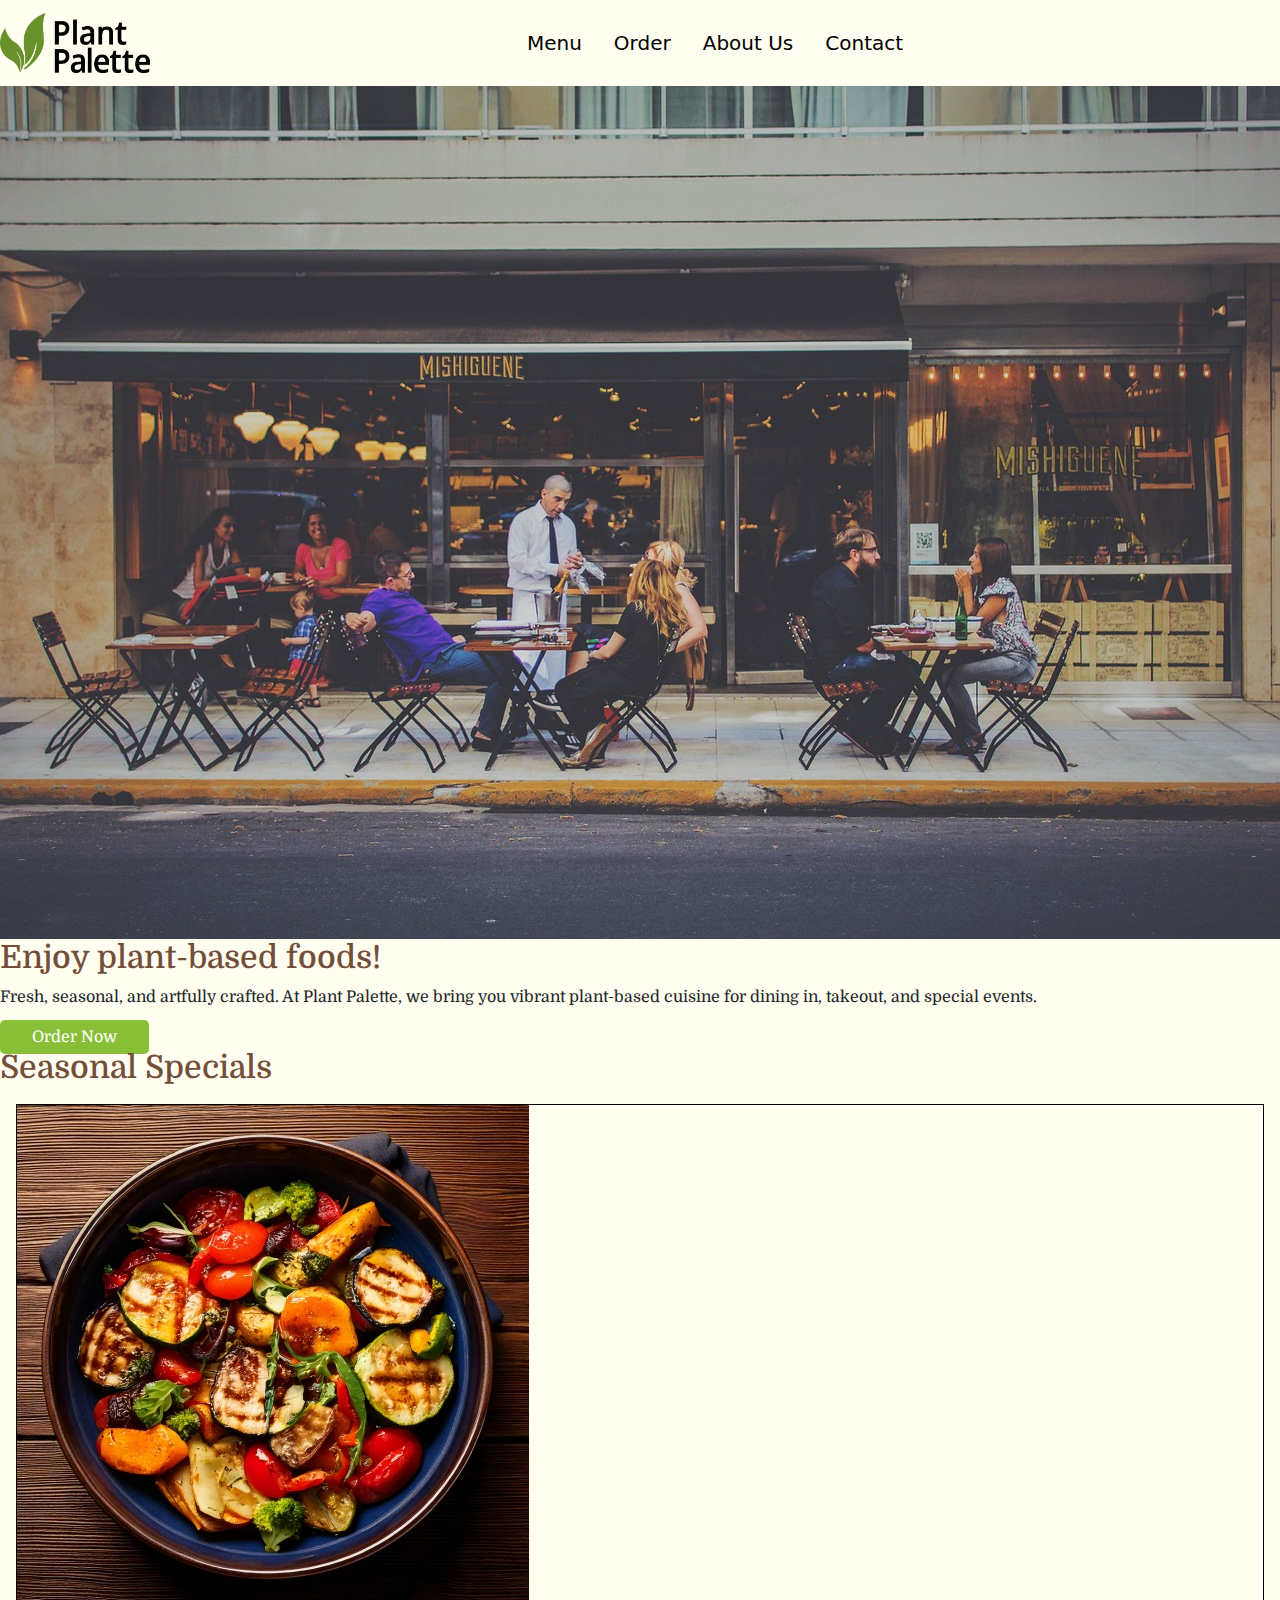
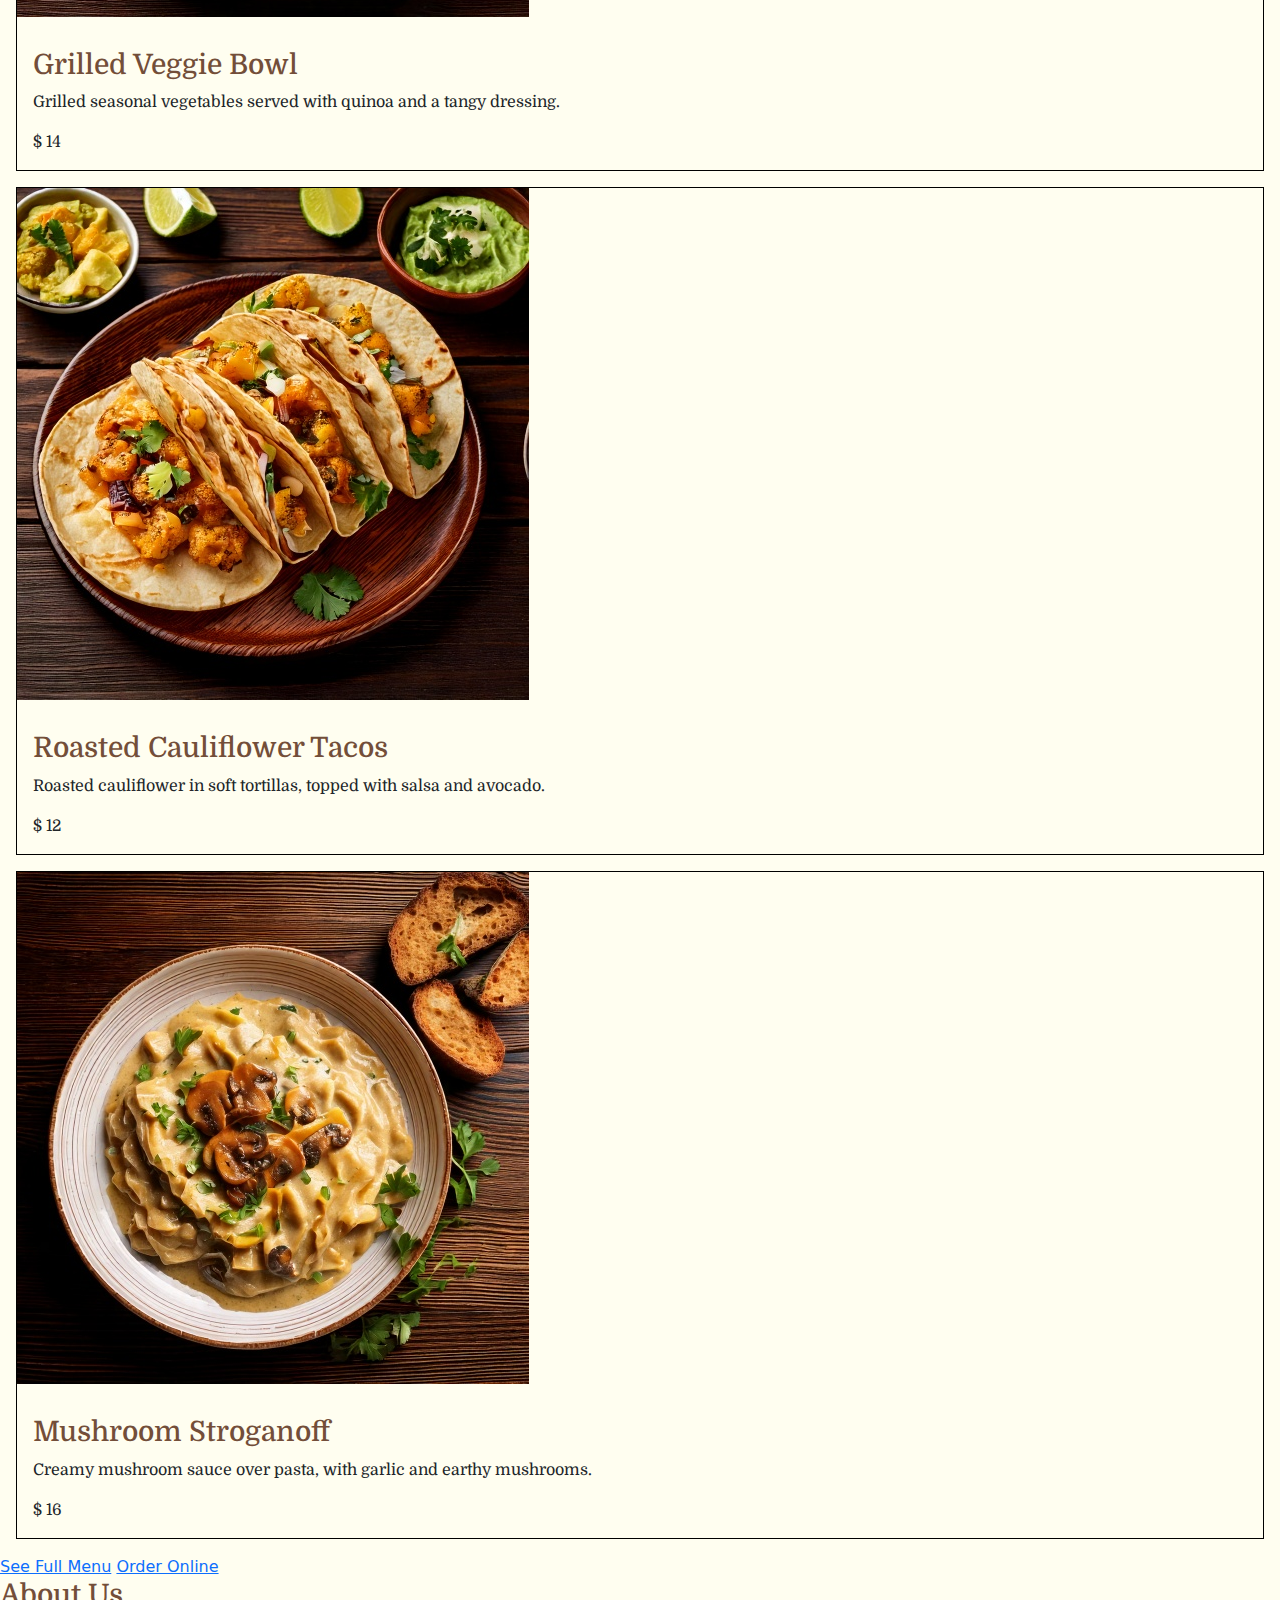
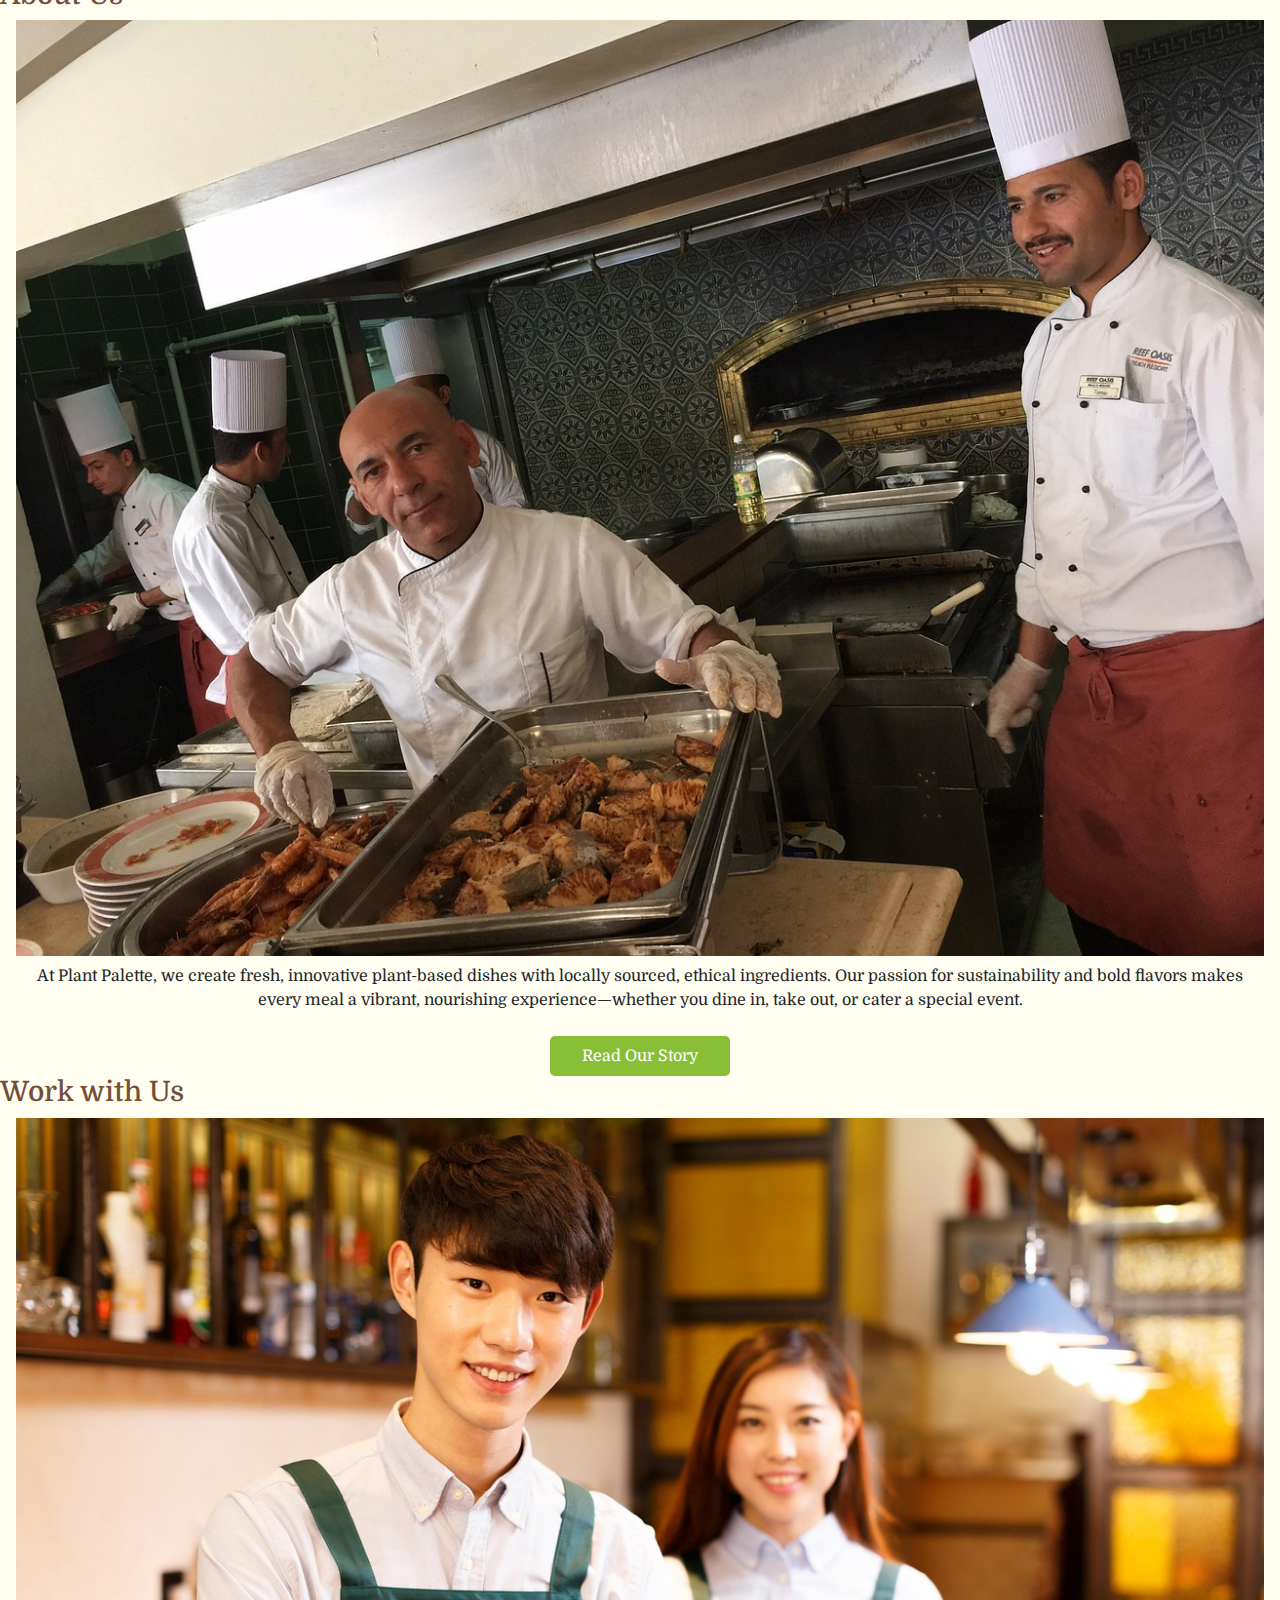
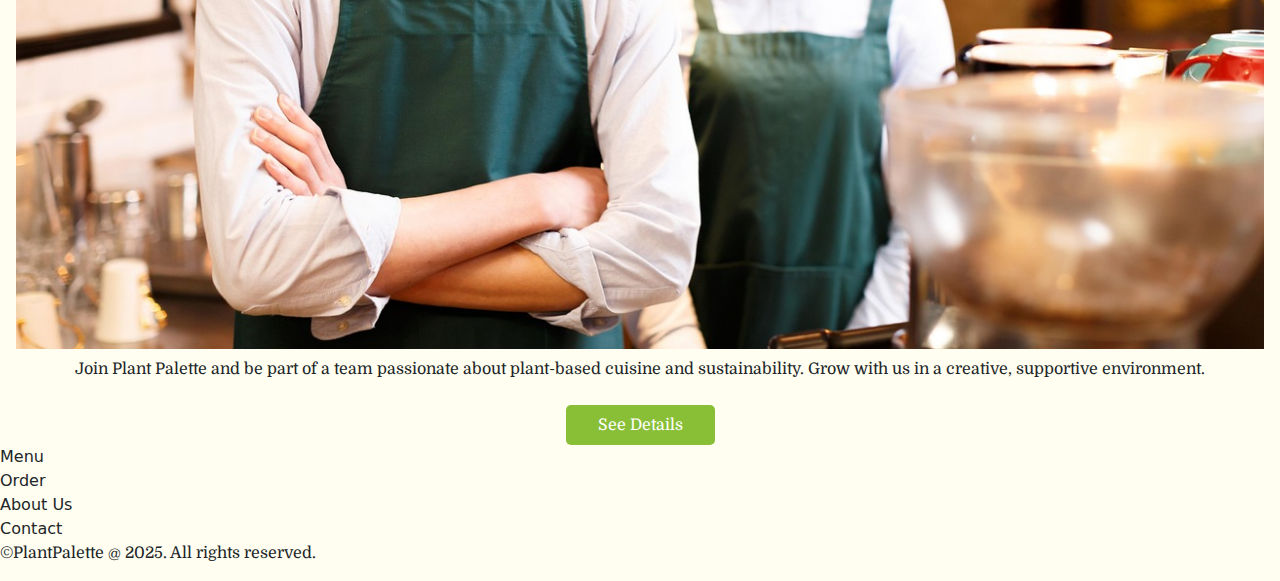
==== index.html @ c49a5a32 "edits index.html" ====
<!DOCTYPE html>
<html lang="en">
<head>
    <meta charset="UTF-8">
    <meta name="viewport" content="width=device-width, initial-scale=1.0">
    <title>Web Dev II Final</title>
    <link rel="stylesheet" href="css/main.css">
    <link rel="stylesheet" href="css/reset.css">
    <!-- Bootstrap -->
    <link href="https://cdn.jsdelivr.net/npm/bootstrap@5.3.3/dist/css/bootstrap.min.css" rel="stylesheet" integrity="sha384-QWTKZyjpPEjISv5WaRU9OFeRpok6YctnYmDr5pNlyT2bRjXh0JMhjY6hW+ALEwIH" crossorigin="anonymous">
    <!-- Bootstrap Icons -->
<link rel="stylesheet" href="https://cdn.jsdelivr.net/npm/bootstrap-icons@1.3.0/font/bootstrap-icons.css">
</head>
<body>
    <header class="row">
        <!-- <img src="images/plant-pallete-logo.png" alt="PlantPalette Logo" class="col-4">
        <nav class="d-none"> 
            <li>Menu</li>
            <li>Order</li>
            <li>About Us</li>
            <li>Contact</li>
        </nav>
        <i class="bi bi-cart pt-2 offset-5 col-1 fs-3"></i>
        <i class="bi bi-list pt-2 col-2 fs-3"></i>
    </header> -->

    <nav class="navbar navbar-expand-md navbar-light" style="background-color: #FFFEF0;" data-bs-theme="light">
        <div class="container-fluid">
            <a class="navbar-brand" href="#">
                <img src="images/plant-pallete-logo.png" alt="" width="150" height="60">
              </a>
          <button class="navbar-toggler" type="button" data-bs-toggle="collapse" data-bs-target="#navbarSupportedContent" aria-controls="navbarSupportedContent" aria-expanded="false" aria-label="Toggle navigation">
            <span class="navbar-toggler-icon"></span>
          </button>
          <div class="collapse navbar-collapse" id="navbarSupportedContent">
            <ul class="navbar-nav mx-auto mb-2 mb-md-0 gap-3">
              <li class="nav-item">
                <a class="nav-link active fs-5" aria-current="page" href="#">Menu</a>
              </li>
              <li class="nav-item">
                <a class="nav-link active fs-5" aria-current="page" href="#">Order</a>
              </li>
              <li class="nav-item">
                <a class="nav-link active fs-5" aria-current="page" href="#">About Us</a>
              </li>
              <li class="nav-item">
                <a class="nav-link active fs-5" aria-current="page" href="#">Contact</a>
              </li>
              <li class="nav-item">
                <span class="nav-link active fs-6 d-md-none">PlantPalette @ 2025. All rights reserved.</span>
              </li>
            </ul>
          </div>
        </div>
      </nav>

    <main>
        <section class="wrapper">
            <img src="images/outdoor-dining-1846137_1280.jpg" alt="Image of PlantPalette" class="hero-image">
            <h2>Enjoy plant-based foods!</h2>
            <p>Fresh, seasonal, and artfully crafted. At Plant Palette, we bring you vibrant plant-based cuisine for dining in, takeout, and special events.</p>
            <a href="" class="green-button ">Order Now</a>
        </section>
        <section class="specials">
            <h2>Seasonal Specials</h2>
            <section class="seasonal-menu">
                <div class="food-menu">
                    <img src="images/Firefly Grilled Veggie Bowl, plant-based, wooden table 48408.jpg" alt="Image of Grilled Veggie Bowl">
                    <h3>Grilled Veggie Bowl</h3>
                    <p>Grilled seasonal vegetables served with quinoa and a tangy dressing.</p>
                    <p>$ 14</p>
                    <i></i>
                </div>
                <div class="food-menu">
                    <img src="images/Firefly Roasted Cauliflower Tacos, plant-based, wooden table 48408.jpg" alt="Image of Roasted Cauliflower Tacos">
                    <h3>Roasted Cauliflower Tacos</h3>
                    <p>Roasted cauliflower in soft tortillas, topped with salsa and avocado.</p>
                    <p>$ 12</p>
                    <i></i>
                </div>
                <div class="food-menu">
                    <img src="images/Firefly Mushroom Stroganoff, plant-based, wooden table 72010.jpg" alt="Image of Mushroom Stroganoff">
                    <h3>Mushroom Stroganoff</h3>
                    <p>Creamy mushroom sauce over pasta, with garlic and earthy mushrooms.</p>
                    <p>$ 16</p>
                    <i></i>
                </div>
            </section>
            <a href="">See Full Menu</a>
            <a href="">Order Online</a>
        </section>
        <section class="paragraphs">
            <h3>About Us</h3>
            <div class="about">
                <img src="images/kitchen-649110_1280.jpg" alt="Image of Chefs">
                <p>At Plant Palette, we create fresh, innovative plant-based dishes with locally sourced, ethical ingredients. Our passion for sustainability and bold flavors makes every meal a vibrant, nourishing experience—whether you dine in, take out, or cater a special event.</p>
                <a href="" class="green-button">Read Our Story</a>
            </div>
            <h3>Work with Us</h3>
            <div class="work">
                <img src="images/waitress-6767345_1280.jpg" alt="Image of Waiters">
                <p>Join Plant Palette and be part of a team passionate about plant-based cuisine and sustainability. Grow with us in a creative, supportive environment.</p>
                <a href="" class="green-button">See Details</a>
            </div>
        </section>
        <section class="contact-form">
            <form action=""></form>
        </section>
        <footer>
            <nav>
                <li>Menu</li>
                <li>Order</li>
                <li>About Us</li>
                <li>Contact</li>
                <i></i>
                <i></i>
                <i></i>
                <i></i>
                <i></i>
                <p>&copy;PlantPalette @ 2025. All rights reserved.</p>
            </nav>
        </footer>
    </main>

    <!-- Don't write anything under this message -->
    <script src="https://cdn.jsdelivr.net/npm/bootstrap@5.3.3/dist/js/bootstrap.bundle.min.js" integrity="sha384-YvpcrYf0tY3lHB60NNkmXc5s9fDVZLESaAA55NDzOxhy9GkcIdslK1eN7N6jIeHz" crossorigin="anonymous"></script>
</body>
</html>
---- css/main.css ----
/* .wrapper {
    background-image: url('/images/outdoor-dining-1846137_1280.jpg');
    background-size: contain;
    background-position: center;
    background-repeat: no-repeat;
    width: 100%;
    min-height: 100vh;
    display: flex;
    flex-direction: column;
    justify-content: center;
    align-items: center;
    text-align: center;
    padding: 20px;
    box-sizing: border-box;
  }

  .wrapper h2, .wrapper p {
    color: white;
  } */
  .green-button {
    background-color: #89BF37; /* Set the background color */
    color: white;              /* Set the text color to white */
    border: none;              /* Remove the border */
    padding: 0.5rem 2rem;        /* Add padding to make the button larger */
    font-family: "Domine", serif; /* Use the specified font family */
    text-align: center;        /* Center the text */
    text-decoration: none;     /* Remove any text decorations */
    border-radius: 5px;        /* Add rounded corners */
    cursor: pointer;          /* Change the cursor to a pointer on hover */
  }
  

  @media (max-width: 576px) {
    .wrapper {
      display: flex;  
      flex-direction: column; /* Switch to column layout for small screens */
      align-items: center;    /* Center content horizontally */
      justify-content: center; /* Center content vertically */
      text-align: center;     /* Center text */
      padding: 1rem;          /* Adjust padding for smaller screens */
      gap: 0.5rem;
    }
  
    .hero-image {
      max-width: 100%;        /* Image takes up full width of the container */
      height: auto;           /* Maintain aspect ratio */
    }
  
    .wrapper h2, .wrapper p, .order-button {
      text-align: center;     /* Center the text on small screens */
    }
  }

  .about, .work{
    display: flex;  
    flex-direction: column; /* Switch to column layout for small screens */
    align-items: center;    /* Center content horizontally */
    justify-content: center; /* Center content vertically */
    text-align: center;     /* Center text */
    padding: 0 1rem;          /* Adjust padding for smaller screens */
    gap: 0.5rem;
  }

  .about img, .work img {
    max-width: 100%;        /* Image takes up full width of the container */
      height: auto;           /* Maintain aspect ratio */
  }

  .food-menu {
    border: solid black 1px;
    align-items: center;    /* Center content horizontally */
    margin: 1rem;
  }

  .food-menu h3 {
    padding-left: 1rem;
    padding-top: 2rem;
  }

  .food-menu p {
    padding-left: 1rem;
  }

  .food-menu img {
    max-width: 100%;        /* Image takes up full width of the container */
      height: auto;           /* Maintain aspect ratio */
  }

  .seasonal-menu {
    
  }
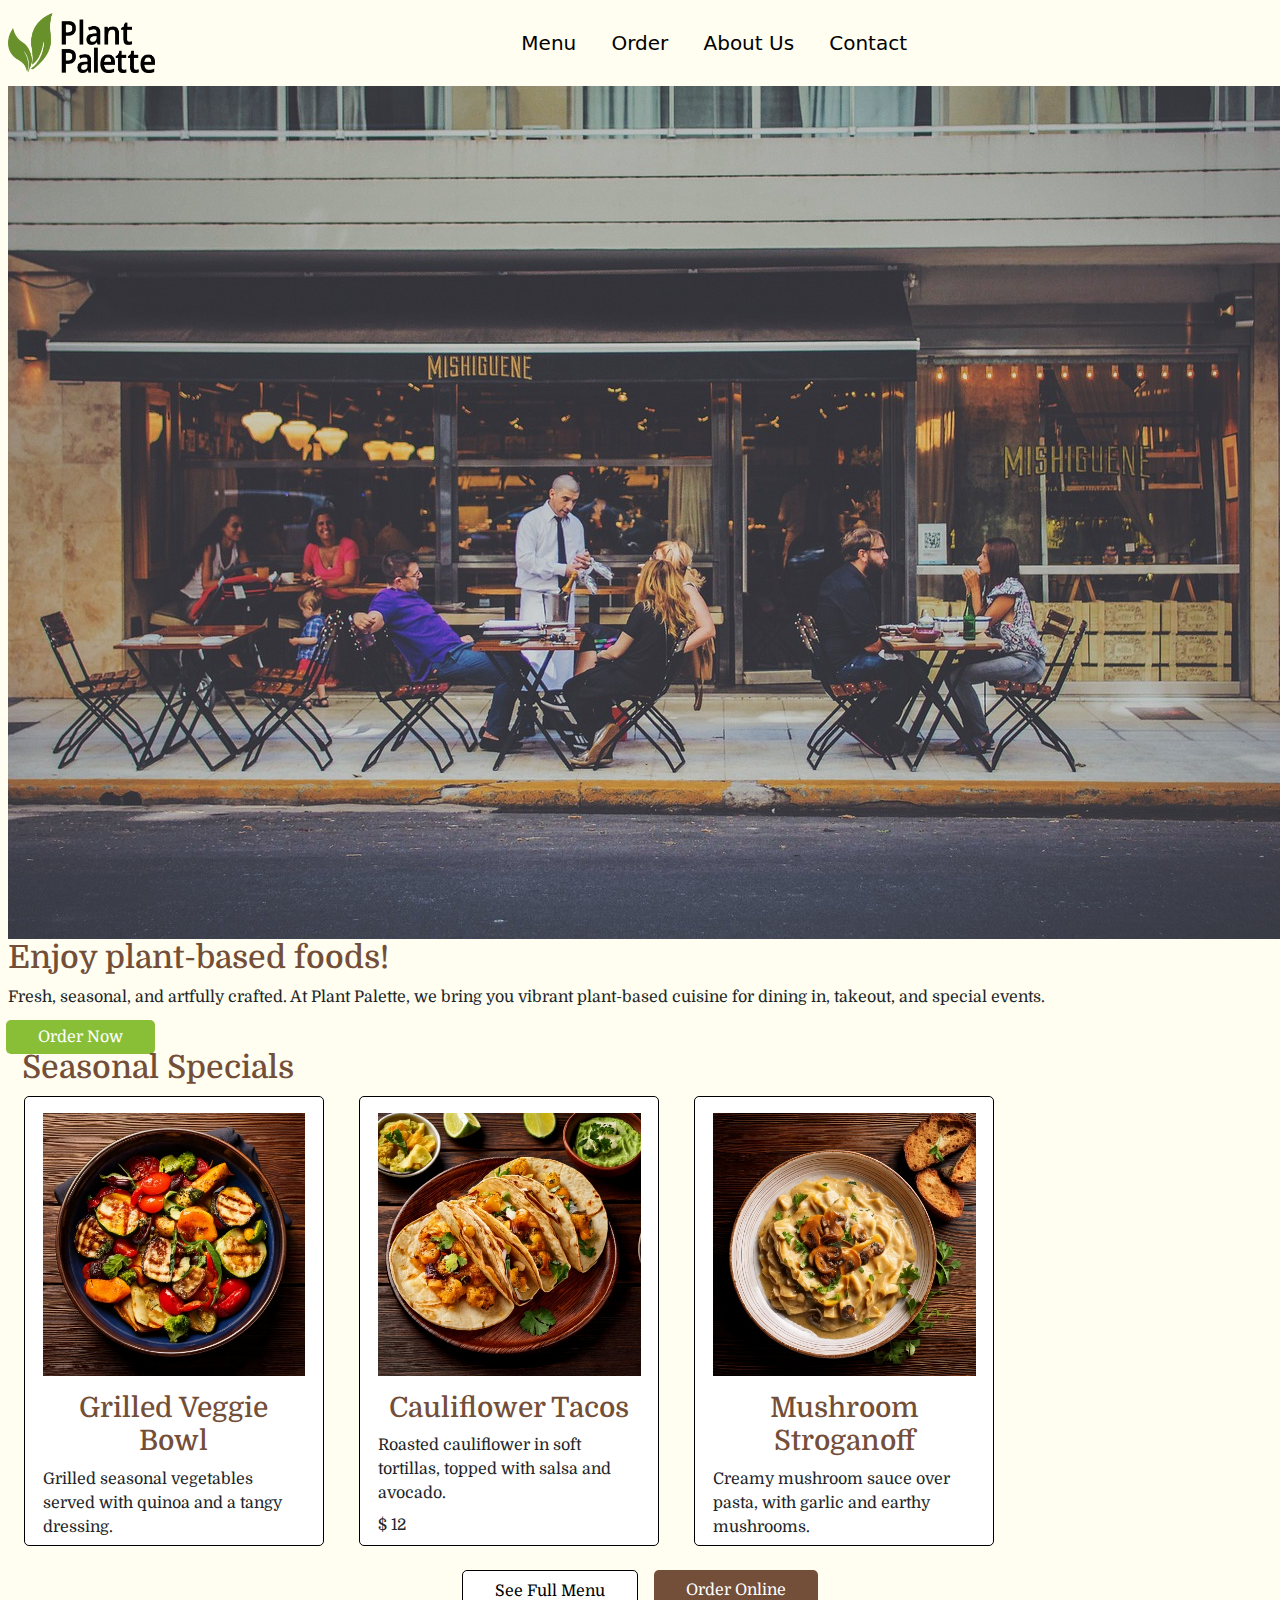
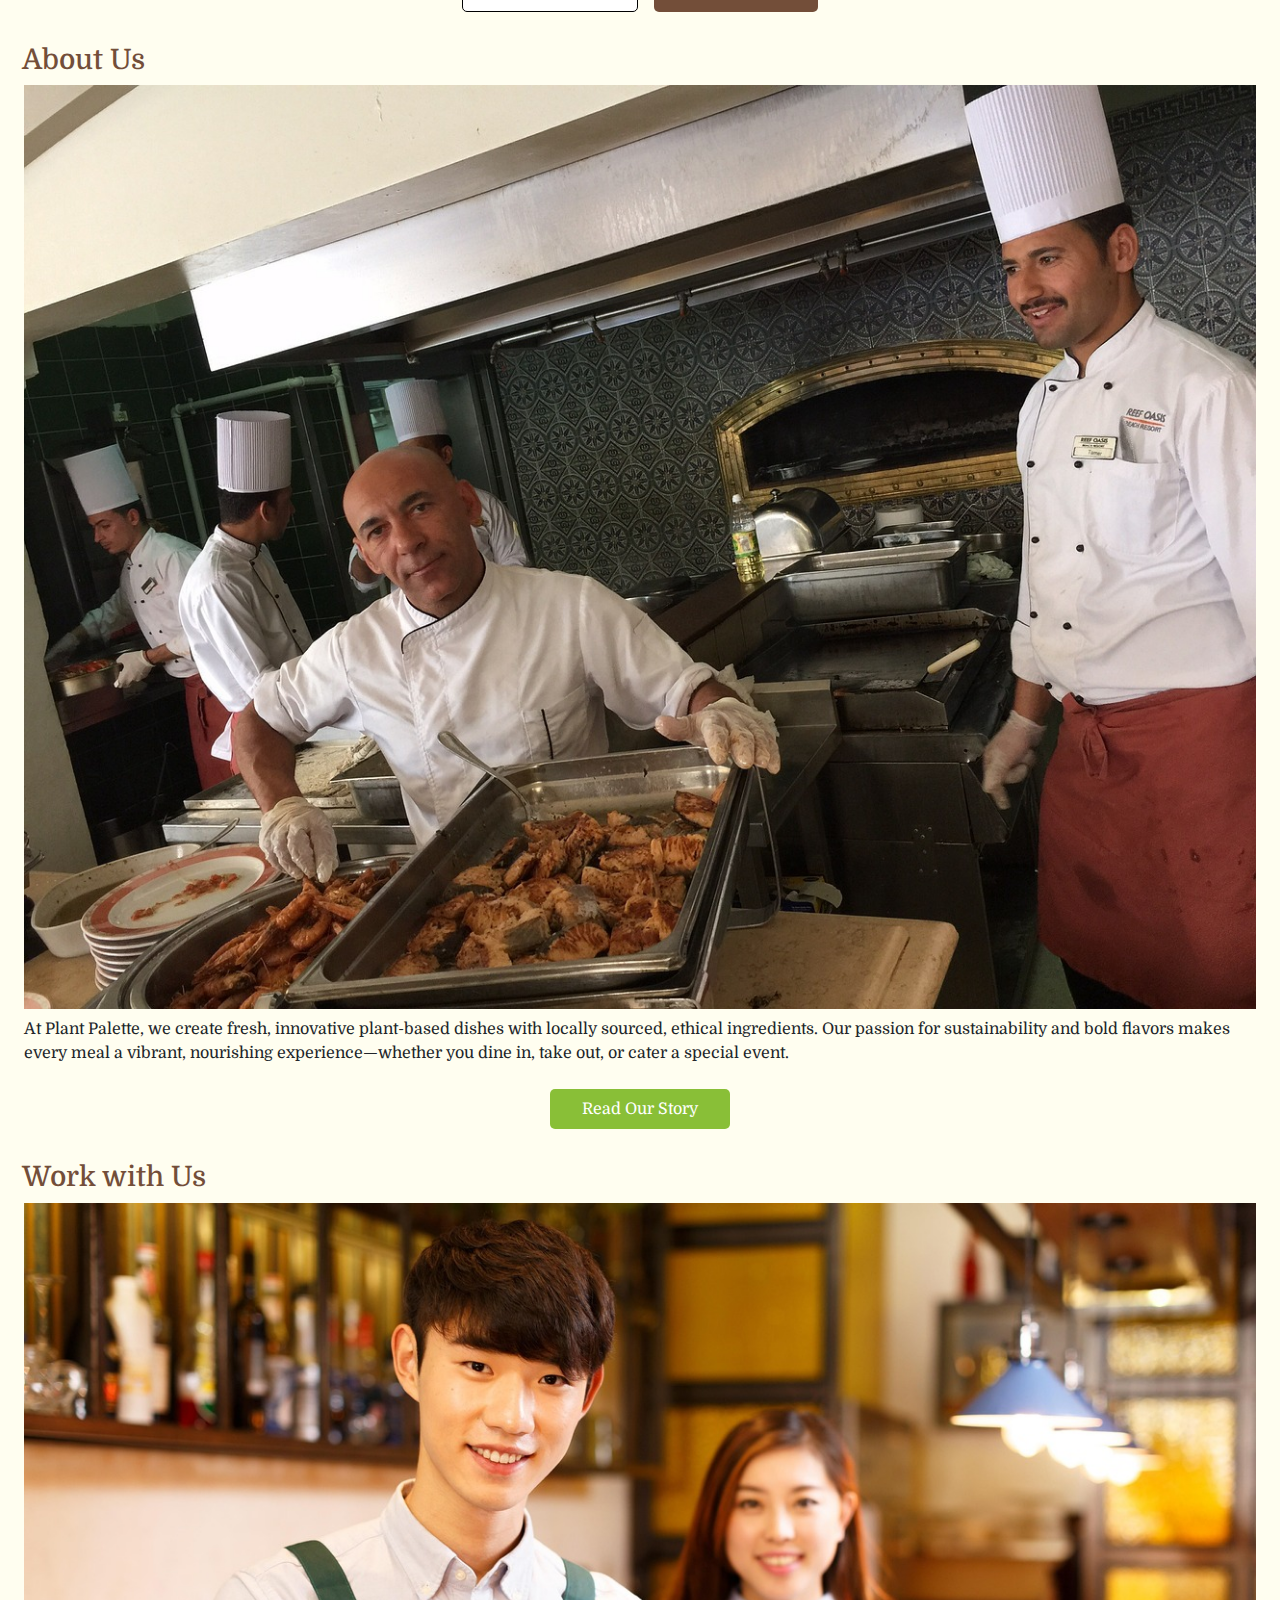
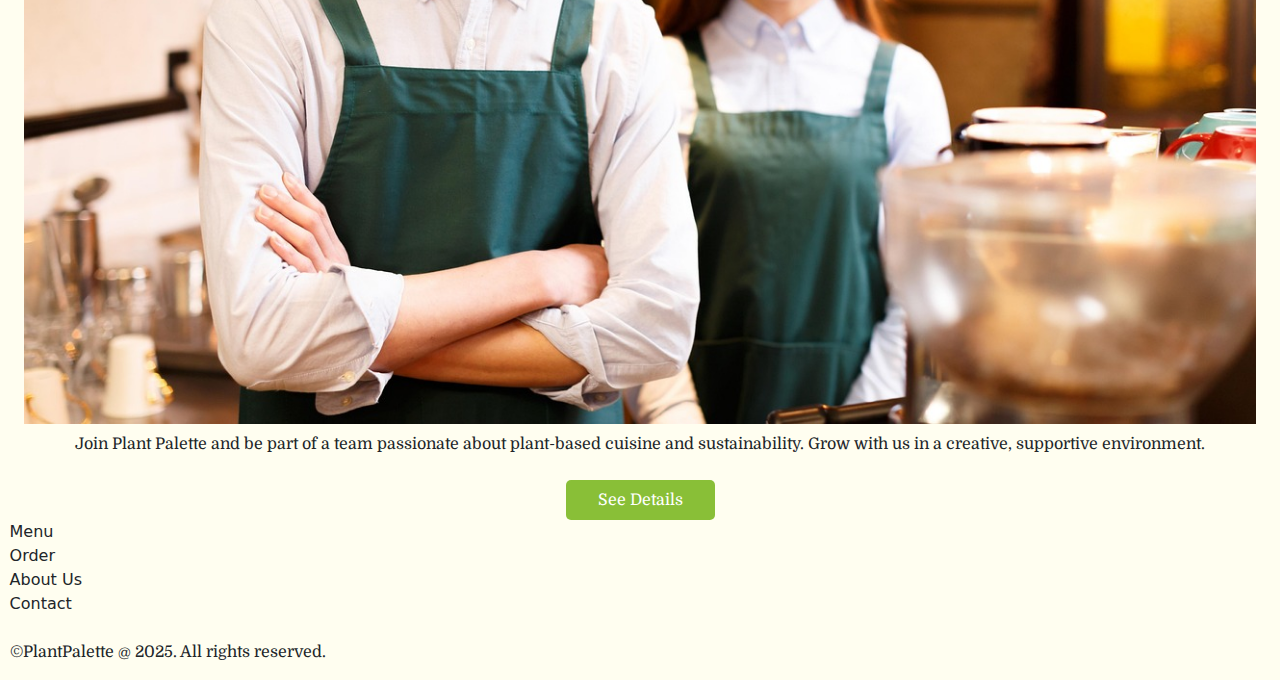
==== commit 68cbf674: "edits index.html" ====
--- a/index.html
+++ b/index.html
@@ -59,10 +59,10 @@
             <img src="images/outdoor-dining-1846137_1280.jpg" alt="Image of PlantPalette" class="hero-image">
             <h2>Enjoy plant-based foods!</h2>
             <p>Fresh, seasonal, and artfully crafted. At Plant Palette, we bring you vibrant plant-based cuisine for dining in, takeout, and special events.</p>
-            <a href="" class="green-button ">Order Now</a>
+            <a href="" class="green-button">Order Now</a>
         </section>
         <section class="specials">
-            <h2>Seasonal Specials</h2>
+            <h2 class="px-3">Seasonal Specials</h2>
             <section class="seasonal-menu">
                 <div class="food-menu">
                     <img src="images/Firefly Grilled Veggie Bowl, plant-based, wooden table 48408.jpg" alt="Image of Grilled Veggie Bowl">
@@ -73,7 +73,7 @@
                 </div>
                 <div class="food-menu">
                     <img src="images/Firefly Roasted Cauliflower Tacos, plant-based, wooden table 48408.jpg" alt="Image of Roasted Cauliflower Tacos">
-                    <h3>Roasted Cauliflower Tacos</h3>
+                    <h3>Cauliflower Tacos</h3>
                     <p>Roasted cauliflower in soft tortillas, topped with salsa and avocado.</p>
                     <p>$ 12</p>
                     <i></i>
@@ -86,20 +86,22 @@
                     <i></i>
                 </div>
             </section>
-            <a href="">See Full Menu</a>
-            <a href="">Order Online</a>
+            <div class="button-group">
+              <a href="" class="white-button">See Full Menu</a>
+              <a href="" class="brown-button">Order Online</a>
+            </div>
         </section>
         <section class="paragraphs">
-            <h3>About Us</h3>
-            <div class="about">
+            <h3 class="px-3">About Us</h3>
+            <div class="about d-flex flex-column align-items-center justify-content-center px-3 gap-2">
                 <img src="images/kitchen-649110_1280.jpg" alt="Image of Chefs">
                 <p>At Plant Palette, we create fresh, innovative plant-based dishes with locally sourced, ethical ingredients. Our passion for sustainability and bold flavors makes every meal a vibrant, nourishing experience—whether you dine in, take out, or cater a special event.</p>
                 <a href="" class="green-button">Read Our Story</a>
             </div>
-            <h3>Work with Us</h3>
-            <div class="work">
+            <h3 class="px-3">Work with Us</h3>
+            <div class="work about d-flex flex-column align-items-center justify-content-center px-3 gap-2">
                 <img src="images/waitress-6767345_1280.jpg" alt="Image of Waiters">
-                <p>Join Plant Palette and be part of a team passionate about plant-based cuisine and sustainability. Grow with us in a creative, supportive environment.</p>
+                <p class="">Join Plant Palette and be part of a team passionate about plant-based cuisine and sustainability. Grow with us in a creative, supportive environment.</p>
                 <a href="" class="green-button">See Details</a>
             </div>
         </section>
--- a/css/main.css
+++ b/css/main.css
@@ -17,6 +17,7 @@
   .wrapper h2, .wrapper p {
     color: white;
   } */
+   
   .green-button {
     background-color: #89BF37; /* Set the background color */
     color: white;              /* Set the text color to white */
@@ -28,6 +29,37 @@
     border-radius: 5px;        /* Add rounded corners */
     cursor: pointer;          /* Change the cursor to a pointer on hover */
   }
+
+  .white-button {
+    background-color: white; /* Set the background color */
+    color: black;              /* Set the text color to white */
+    border: solid black 1px;              /* Remove the border */
+    padding: 0.5rem 2rem;        /* Add padding to make the button larger */
+    font-family: "Domine", serif; /* Use the specified font family */
+    text-align: center;        /* Center the text */
+    text-decoration: none;     /* Remove any text decorations */
+    border-radius: 5px;        /* Add rounded corners */
+    cursor: pointer;          /* Change the cursor to a pointer on hover */
+  }
+
+  .brown-button {
+    background-color: #734E39; /* Set the background color */
+    color: white;              /* Set the text color to white */
+    border: none;              /* Remove the border */
+    padding: 0.5rem 2rem;        /* Add padding to make the button larger */
+    font-family: "Domine", serif; /* Use the specified font family */
+    text-align: center;        /* Center the text */
+    text-decoration: none;     /* Remove any text decorations */
+    border-radius: 5px;        /* Add rounded corners */
+    cursor: pointer;          /* Change the cursor to a pointer on hover */
+  }
+
+  .button-group {
+  display: flex;
+  justify-content: center; /* Center horizontally */
+  gap: 1rem;               /* Add space between the buttons */
+  margin-top: 1.5rem;      /* Optional: spacing above */
+}
   
 
   @media (max-width: 576px) {
@@ -51,15 +83,10 @@
     }
   }
 
-  .about, .work{
-    display: flex;  
-    flex-direction: column; /* Switch to column layout for small screens */
-    align-items: center;    /* Center content horizontally */
-    justify-content: center; /* Center content vertically */
-    text-align: center;     /* Center text */
-    padding: 0 1rem;          /* Adjust padding for smaller screens */
-    gap: 0.5rem;
+  .paragraphs h3 {
+    margin-top: 2rem;
   }
+
 
   .about img, .work img {
     max-width: 100%;        /* Image takes up full width of the container */
@@ -69,23 +96,45 @@
   .food-menu {
     border: solid black 1px;
     align-items: center;    /* Center content horizontally */
-    margin: 1rem;
+    margin: 0 1rem;
   }
 
   .food-menu h3 {
-    padding-left: 1rem;
-    padding-top: 2rem;
+    text-align: center;
+    padding-top: 1rem;
+    background-color: #fff;
   }
 
   .food-menu p {
-    padding-left: 1rem;
+    margin: 0.5rem 0; /* or adjust as needed */
+    background-color: #fff;
   }
 
   .food-menu img {
     max-width: 100%;        /* Image takes up full width of the container */
-      height: auto;           /* Maintain aspect ratio */
+    height: auto;           /* Maintain aspect ratio */
+    background-color: #fff;
   }
 
   .seasonal-menu {
-    
+    display: flex;
+    flex-wrap: nowrap;         /* Keep items in a single row */
+    overflow-x: auto;          /* Enable horizontal scrolling */
+    gap: 0.2rem;                 /* Space between cards */
+    scroll-snap-type: x mandatory; /* Optional: smooth snapping for each item */
+  }
+
+  .food-menu {
+    min-width: 250px;          /* Control width of each card */
+    max-width: 300px;
+    max-height: 450px;
+    flex: 0 0 auto;            /* Prevent shrinking */
+    scroll-snap-align: start;  /* Optional: align snap */
+    overflow-x: auto; /* Allow horizontal scrolling if necessary */
+    overflow-y: hidden; /* Prevent vertical scrolling */
+    border: solid black 1px;
+    padding: 1rem;
+    border-radius: 5px;
+    background: #fff;
+    align-items: center;
   }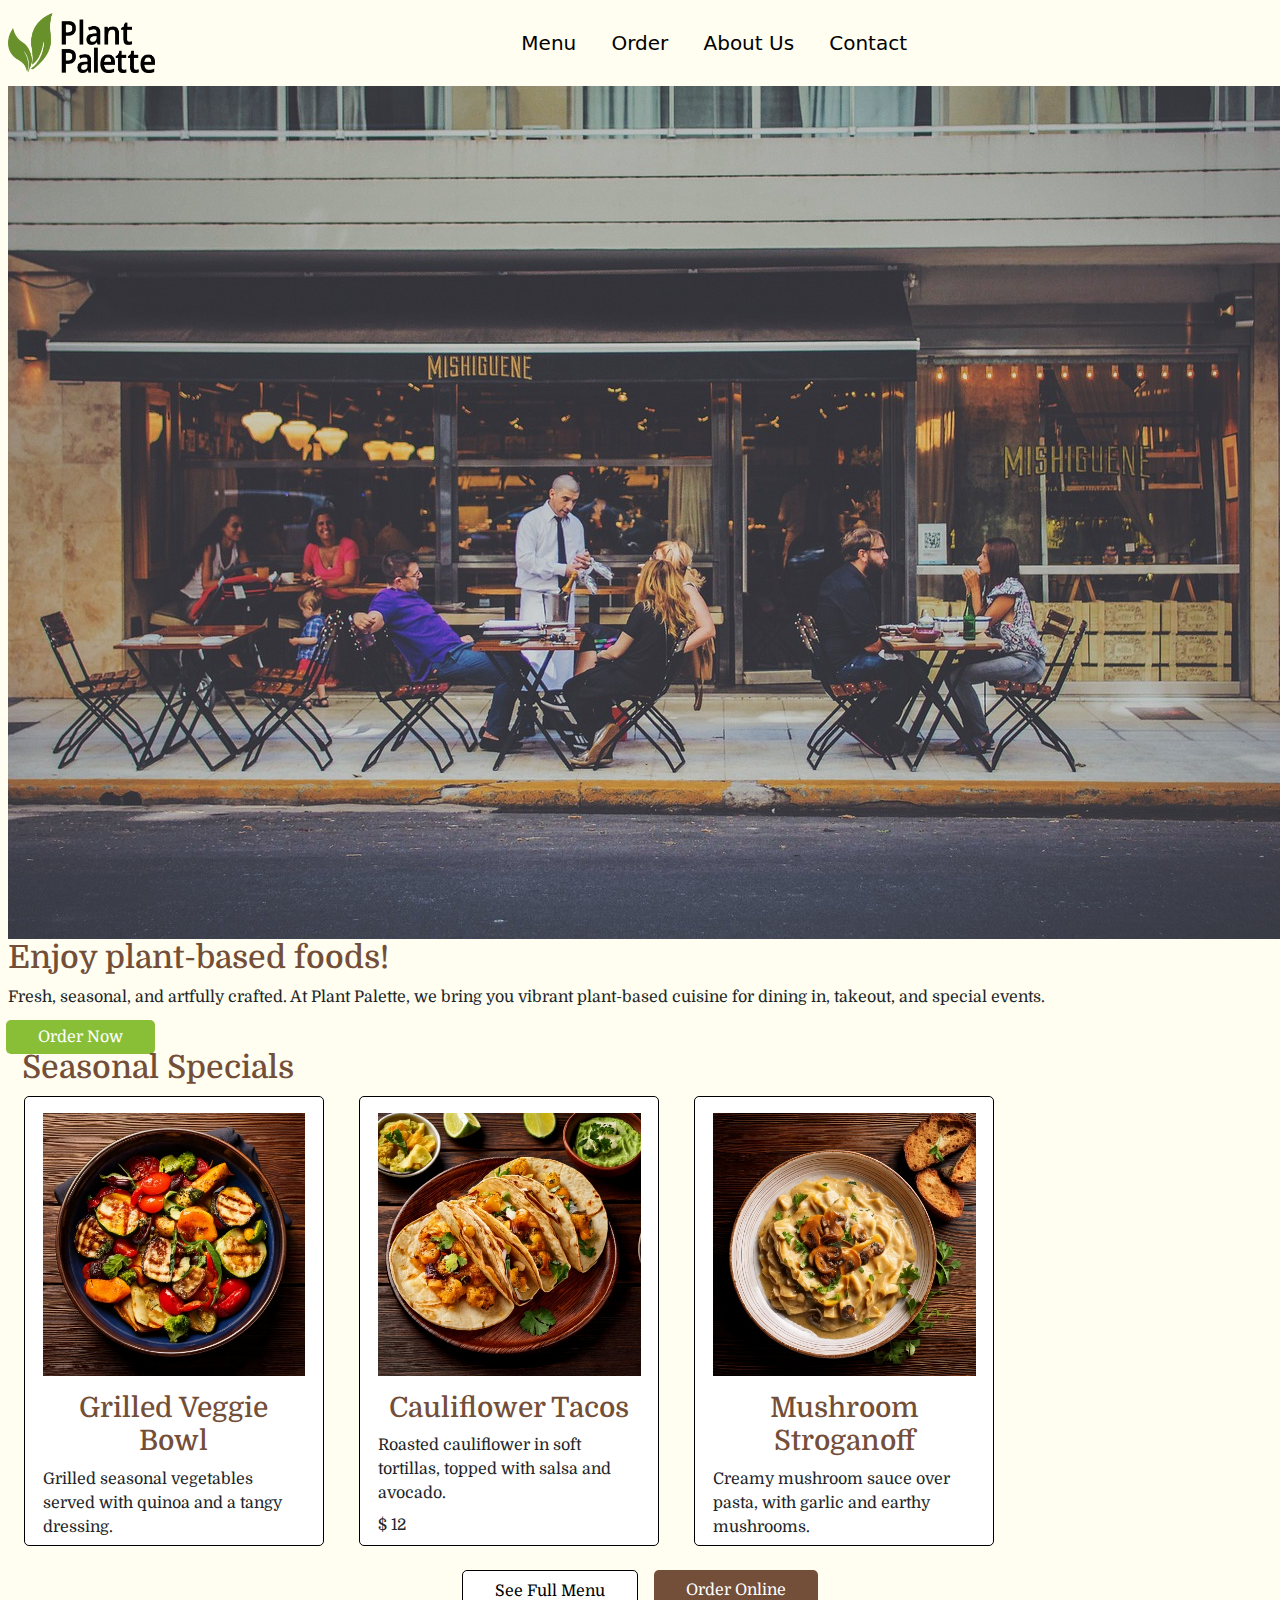
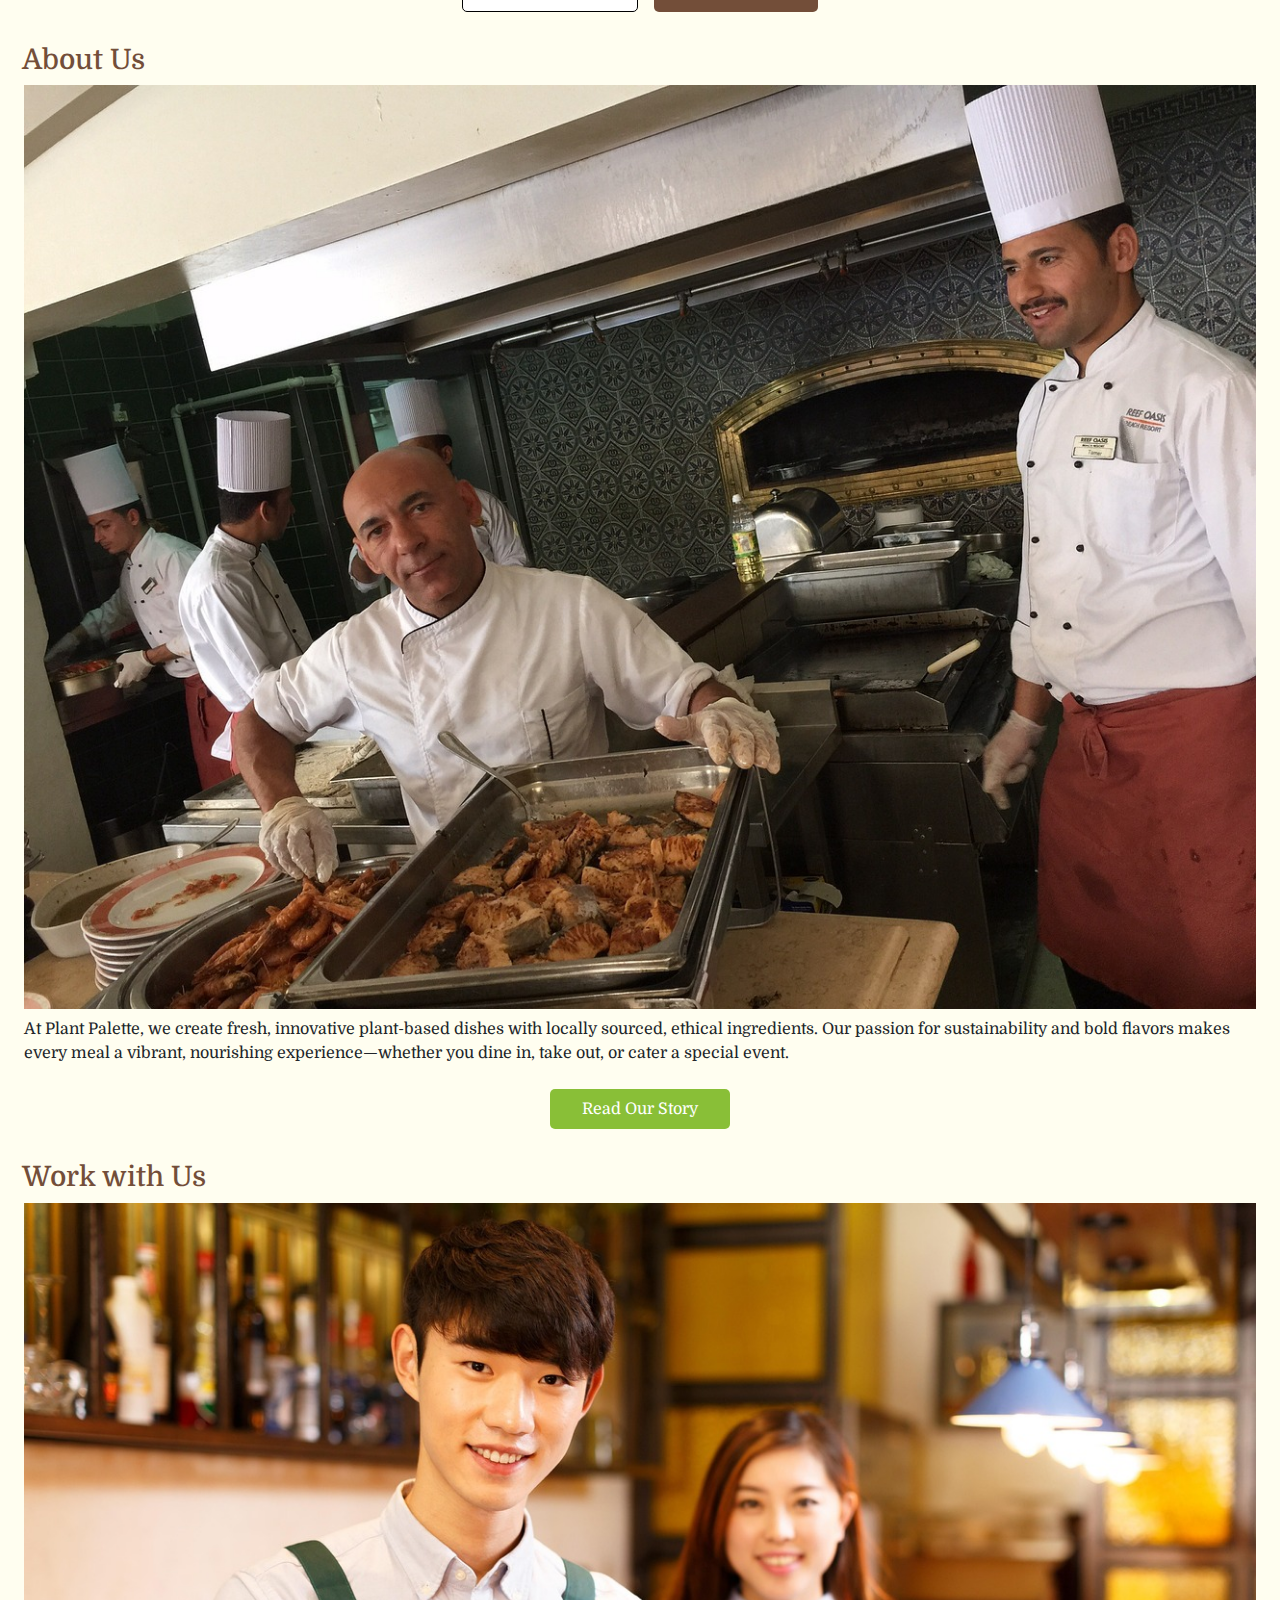
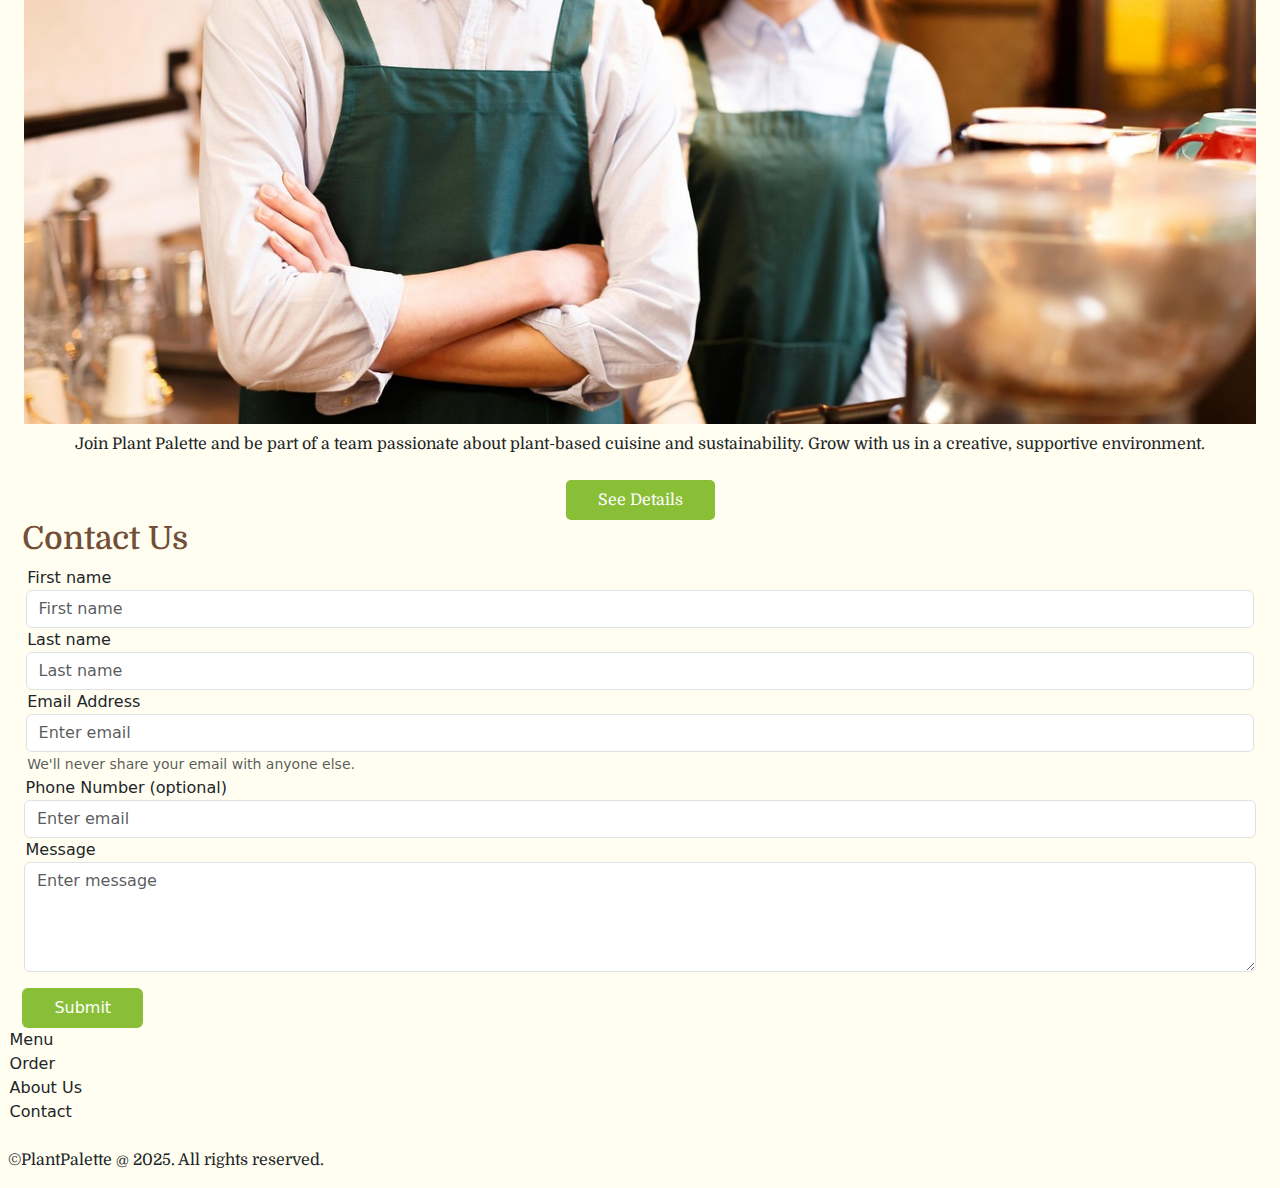
==== commit 1360e621: "adds contact form" ====
--- a/index.html
+++ b/index.html
@@ -106,21 +106,56 @@
             </div>
         </section>
         <section class="contact-form">
-            <form action=""></form>
-        </section>
+          <h2 class="px-3">Contact Us</h2>
+          <form class="px-3">
+            <div class="form-group">
+              <div>
+                <label for="validationCustom01">First name</label>
+                <input type="text" class="form-control" id="validationCustom01" placeholder="First name" required>
+                <div class="valid-feedback">
+                  Looks good!
+                </div>
+              </div>
+              <div>
+                <label for="validationCustom01">Last name</label>
+                <input type="text" class="form-control" id="validationCustom02" placeholder="Last name" required>
+                <div class="valid-feedback">
+                  Looks good!
+                </div>
+              </div>
+              <div>
+                <label for="validationCustom01">Email Address</label>
+                <input type="text" class="form-control" id="validationCustom02" placeholder="Enter email" required>
+                <small id="emailHelp" class="form-text text-muted">We'll never share your email with anyone else.</small>
+                <div class="valid-feedback">
+                  Looks good!
+                </div>
+              </div>
+              <label for="exampleInputPassword1">Phone Number (optional)</label>
+              <input type="password" class="form-control" id="exampleInputPassword1" placeholder="Enter email">
+            </div>
+            <div class="form-group">
+              <label for="exampleFormControlTextarea1">Message</label>
+              <textarea class="form-control" id="exampleFormControlTextarea1" placeholder="Enter message" rows="4" required></textarea>
+            </div>
+            <button type="submit" class="btn btn-md btn-primary mt-3" style="background-color: #89BF37; border: none; padding: 0.5rem 2rem;">Submit</button>
+          </form>
+      </section>
         <footer>
             <nav>
                 <li>Menu</li>
                 <li>Order</li>
                 <li>About Us</li>
                 <li>Contact</li>
-                <i></i>
-                <i></i>
-                <i></i>
-                <i></i>
-                <i></i>
-                <p>&copy;PlantPalette @ 2025. All rights reserved.</p>
             </nav>
+            <div class="icons">
+              <i></i>
+              <i></i>
+              <i></i>
+              <i></i>
+              <i></i>
+            </div>
+            <p>&copy;PlantPalette @ 2025. All rights reserved.</p>
         </footer>
     </main>
 
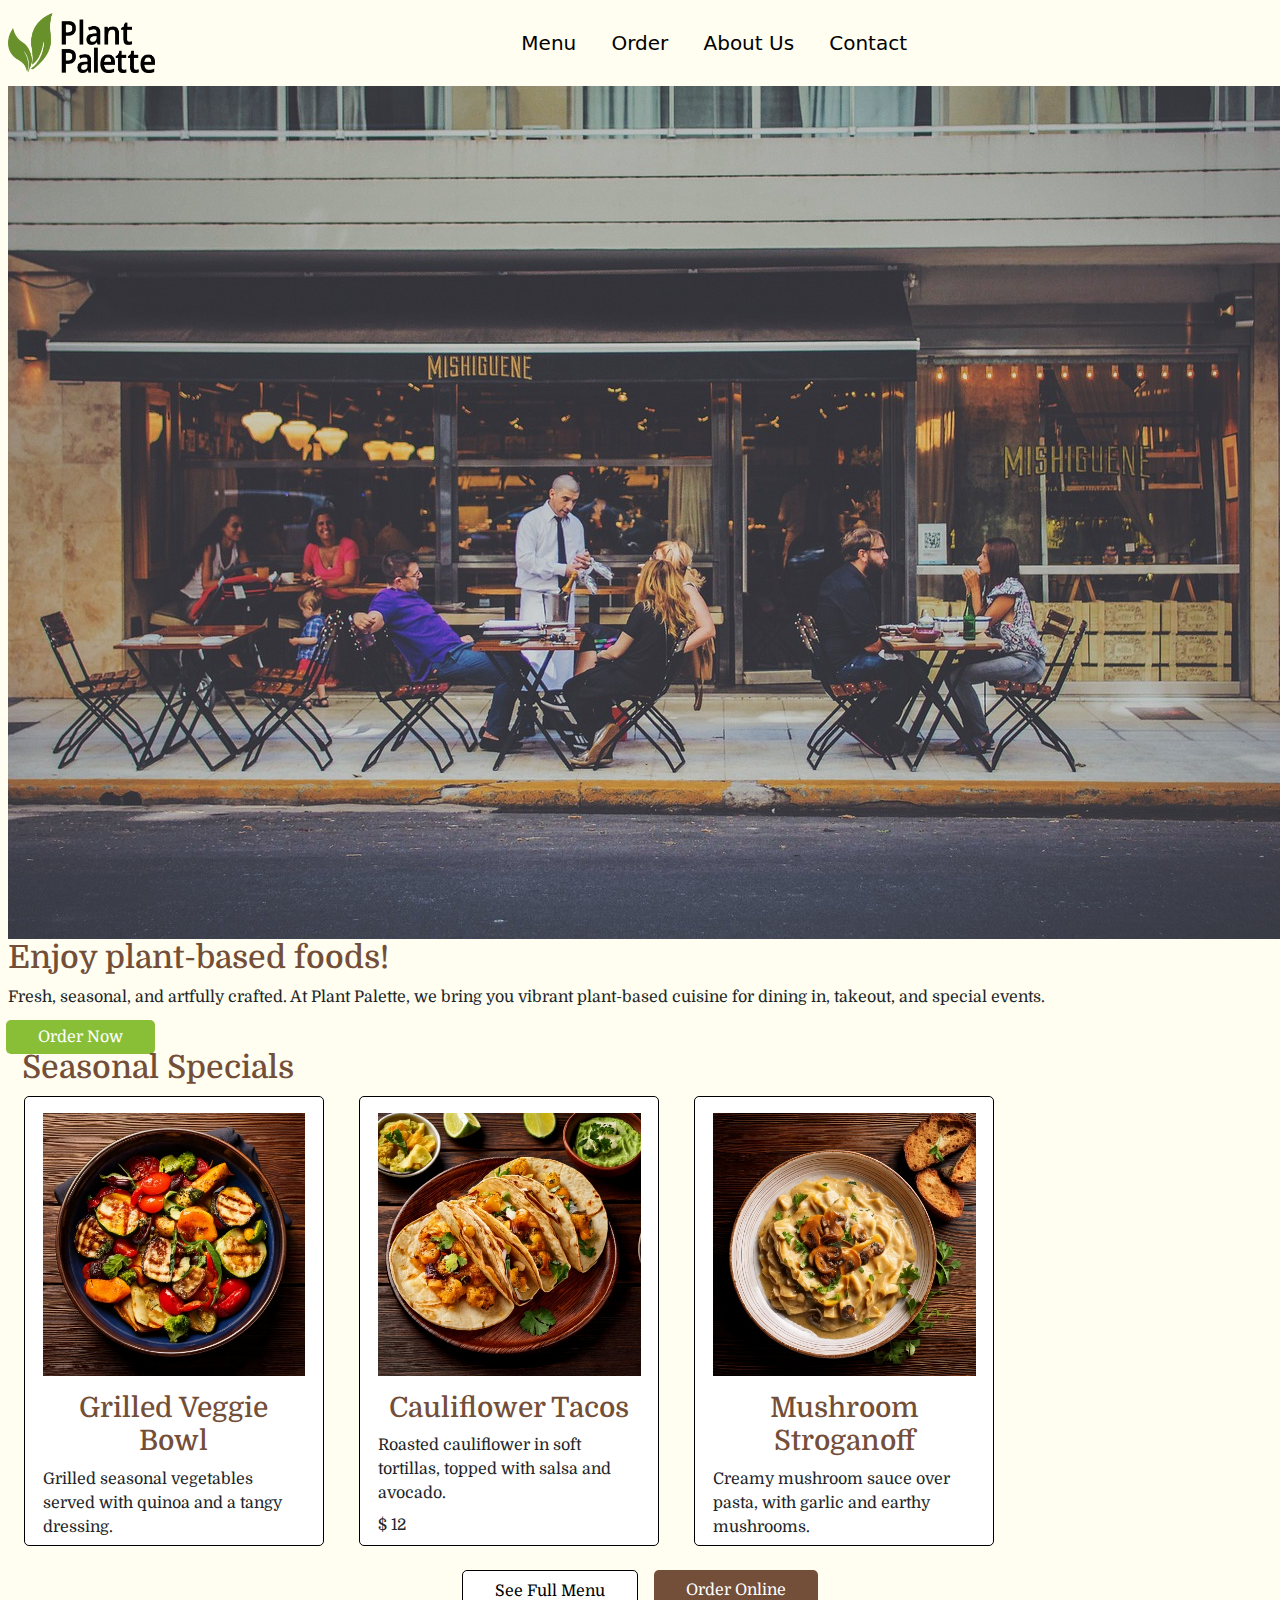
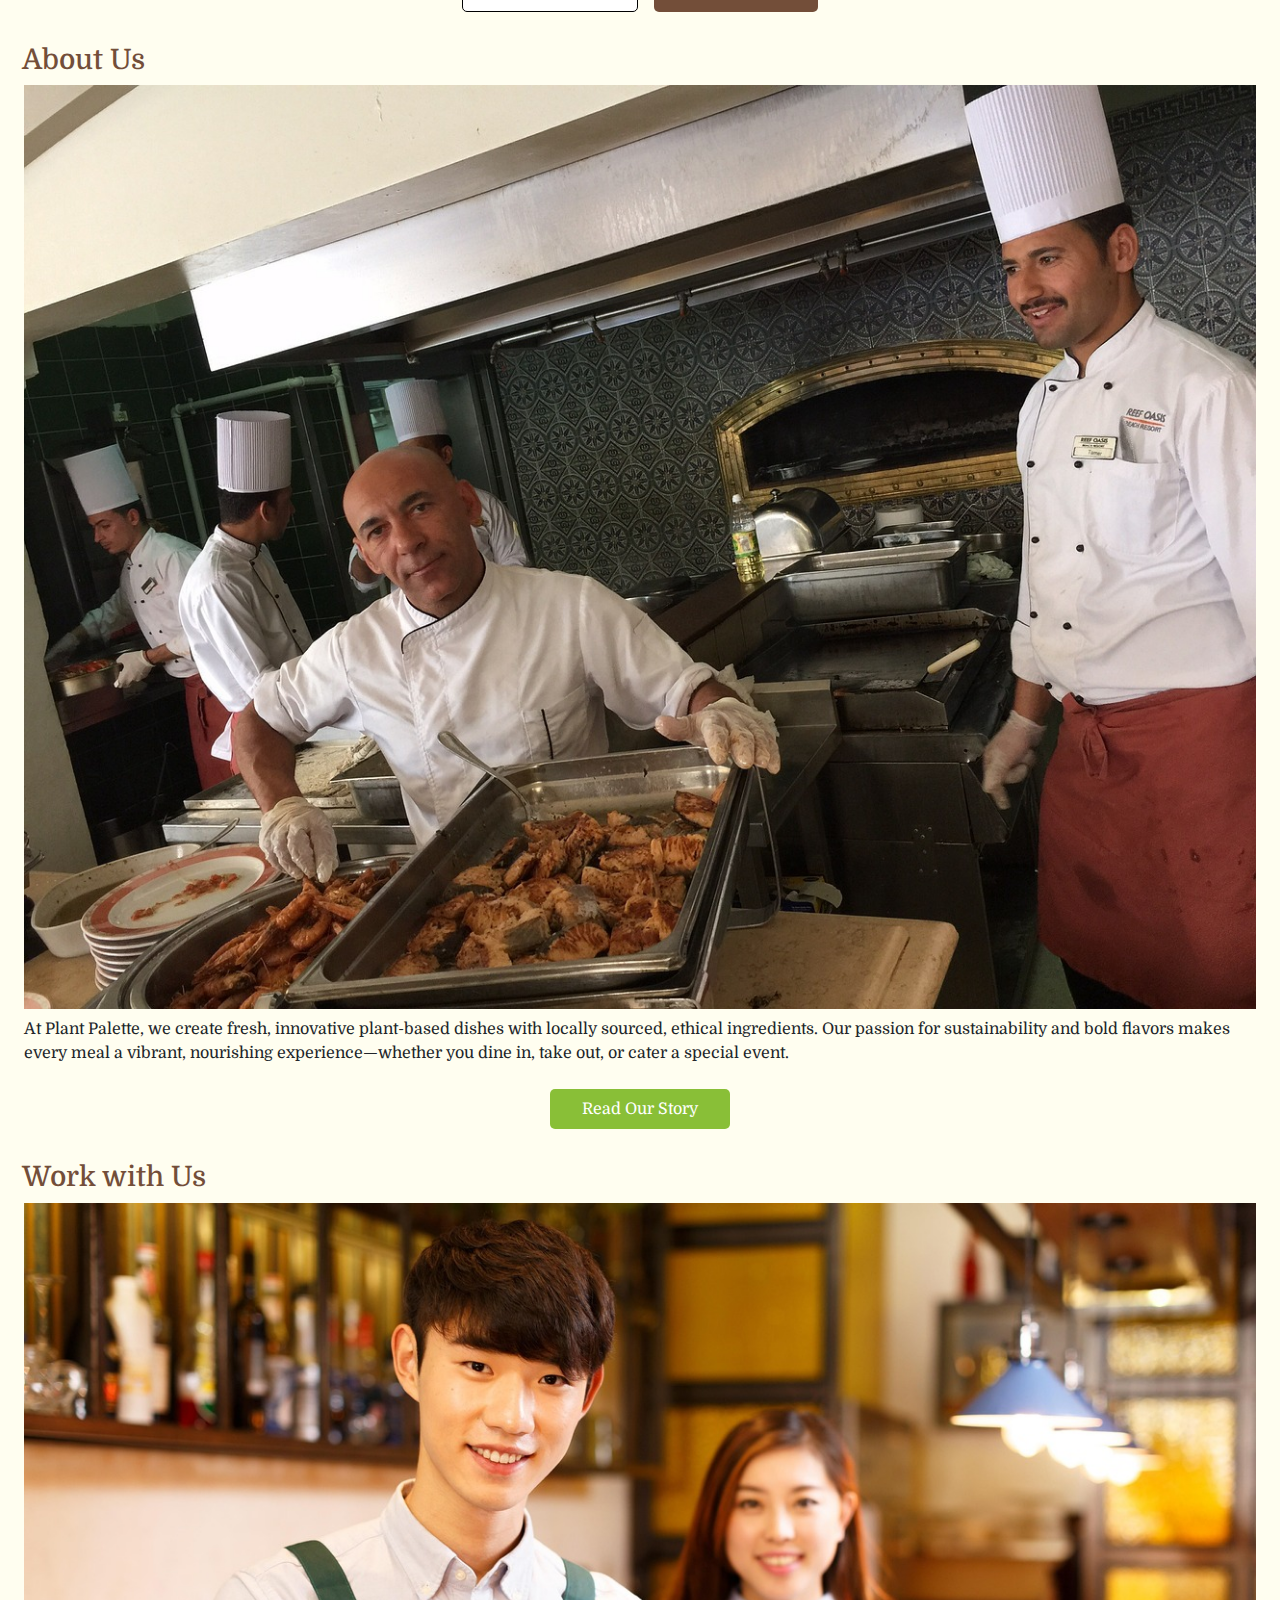
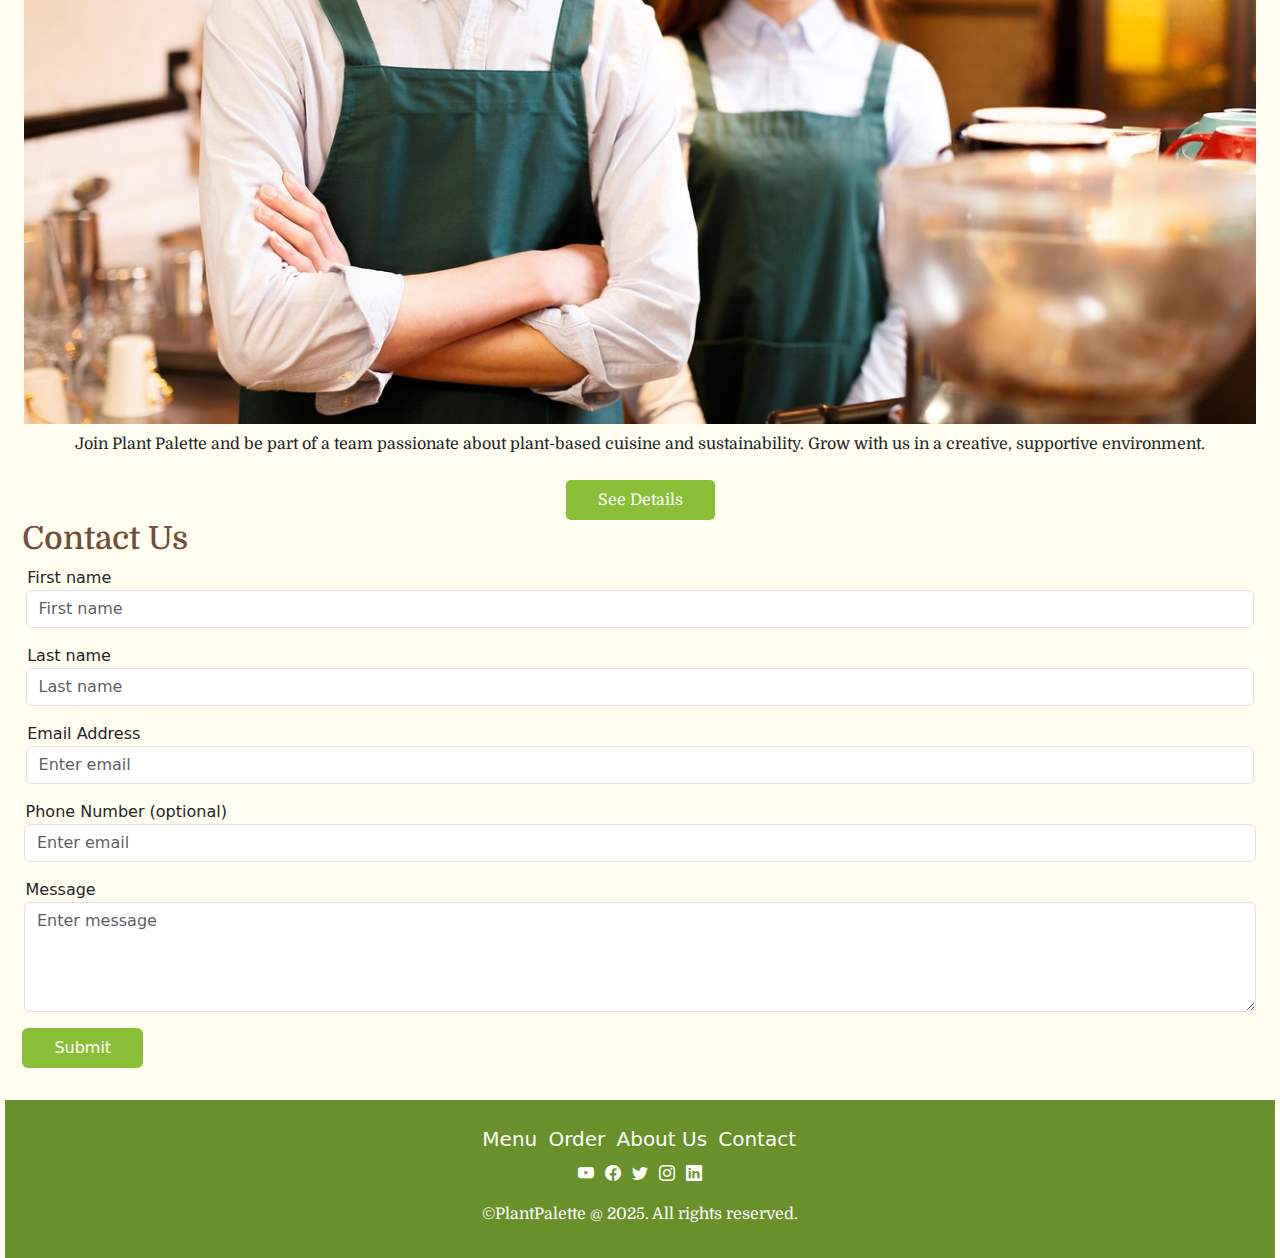
==== commit f904a0e6: "adds footer" ====
--- a/index.html
+++ b/index.html
@@ -126,7 +126,6 @@
               <div>
                 <label for="validationCustom01">Email Address</label>
                 <input type="text" class="form-control" id="validationCustom02" placeholder="Enter email" required>
-                <small id="emailHelp" class="form-text text-muted">We'll never share your email with anyone else.</small>
                 <div class="valid-feedback">
                   Looks good!
                 </div>
@@ -138,22 +137,30 @@
               <label for="exampleFormControlTextarea1">Message</label>
               <textarea class="form-control" id="exampleFormControlTextarea1" placeholder="Enter message" rows="4" required></textarea>
             </div>
-            <button type="submit" class="btn btn-md btn-primary mt-3" style="background-color: #89BF37; border: none; padding: 0.5rem 2rem;">Submit</button>
+            <button type="submit" class="btn btn-md btn-primary" style="background-color: #89BF37; border: none; padding: 0.5rem 2rem;">Submit</button>
           </form>
       </section>
-        <footer>
-            <nav>
-                <li>Menu</li>
-                <li>Order</li>
-                <li>About Us</li>
-                <li>Contact</li>
-            </nav>
-            <div class="icons">
-              <i></i>
-              <i></i>
-              <i></i>
-              <i></i>
-              <i></i>
+        <footer class="d-flex flex-column align-items-center">
+          <ul class="navbar-nav mx-auto d-flex flex-row gap-2">
+            <li class="nav-item">
+              <a class="nav-link active fs-5" aria-current="page" href="#">Menu</a>
+            </li>
+            <li class="nav-item">
+              <a class="nav-link active fs-5" aria-current="page" href="#">Order</a>
+            </li>
+            <li class="nav-item">
+              <a class="nav-link active fs-5" aria-current="page" href="#">About Us</a>
+            </li>
+            <li class="nav-item">
+              <a class="nav-link active fs-5" aria-current="page" href="#">Contact</a>
+            </li>
+           </ul> 
+            <div class="icons d-flex flex-row gap-2">
+              <i class="bi bi-youtube"></i>
+              <i class="bi bi-facebook"></i>
+              <i class="bi bi-twitter"></i>
+              <i class="bi bi-instagram"></i>
+              <i class="bi bi-linkedin"></i>
             </div>
             <p>&copy;PlantPalette @ 2025. All rights reserved.</p>
         </footer>
--- a/css/main.css
+++ b/css/main.css
@@ -18,118 +18,124 @@
     color: white;
   } */
    
+  :root {
+    --secondary-color: #68902B; /* Background color for footer */
+    --secondary-text-color: white; /* Secondary text color */
+  }
+  
+  /* Buttons */
   .green-button {
     background-color: #89BF37; /* Set the background color */
-    color: white;              /* Set the text color to white */
-    border: none;              /* Remove the border */
-    padding: 0.5rem 2rem;        /* Add padding to make the button larger */
+    color: var(--secondary-text-color); /* Use the secondary text color */
+    border: none; /* Remove the border */
+    padding: 0.5rem 2rem; /* Add padding to make the button larger */
     font-family: "Domine", serif; /* Use the specified font family */
-    text-align: center;        /* Center the text */
-    text-decoration: none;     /* Remove any text decorations */
-    border-radius: 5px;        /* Add rounded corners */
-    cursor: pointer;          /* Change the cursor to a pointer on hover */
+    text-align: center; /* Center the text */
+    text-decoration: none; /* Remove any text decorations */
+    border-radius: 5px; /* Add rounded corners */
+    cursor: pointer; /* Change the cursor to a pointer on hover */
   }
-
+  
   .white-button {
-    background-color: white; /* Set the background color */
-    color: black;              /* Set the text color to white */
-    border: solid black 1px;              /* Remove the border */
-    padding: 0.5rem 2rem;        /* Add padding to make the button larger */
+    background-color: var(--secondary-text-color); /* white background */
+    color: black; /* Set the text color to black */
+    border: solid black 1px; /* Remove the border */
+    padding: 0.5rem 2rem; /* Add padding to make the button larger */
     font-family: "Domine", serif; /* Use the specified font family */
-    text-align: center;        /* Center the text */
-    text-decoration: none;     /* Remove any text decorations */
-    border-radius: 5px;        /* Add rounded corners */
-    cursor: pointer;          /* Change the cursor to a pointer on hover */
+    text-align: center; /* Center the text */
+    text-decoration: none; /* Remove any text decorations */
+    border-radius: 5px; /* Add rounded corners */
+    cursor: pointer; /* Change the cursor to a pointer on hover */
   }
-
+  
   .brown-button {
     background-color: #734E39; /* Set the background color */
-    color: white;              /* Set the text color to white */
-    border: none;              /* Remove the border */
-    padding: 0.5rem 2rem;        /* Add padding to make the button larger */
+    color: var(--secondary-text-color); /* Use the secondary text color */
+    border: none; /* Remove the border */
+    padding: 0.5rem 2rem; /* Add padding to make the button larger */
     font-family: "Domine", serif; /* Use the specified font family */
-    text-align: center;        /* Center the text */
-    text-decoration: none;     /* Remove any text decorations */
-    border-radius: 5px;        /* Add rounded corners */
-    cursor: pointer;          /* Change the cursor to a pointer on hover */
+    text-align: center; /* Center the text */
+    text-decoration: none; /* Remove any text decorations */
+    border-radius: 5px; /* Add rounded corners */
+    cursor: pointer; /* Change the cursor to a pointer on hover */
   }
-
+  
   .button-group {
-  display: flex;
-  justify-content: center; /* Center horizontally */
-  gap: 1rem;               /* Add space between the buttons */
-  margin-top: 1.5rem;      /* Optional: spacing above */
-}
+    display: flex;
+    justify-content: center; /* Center horizontally */
+    gap: 1rem; /* Add space between the buttons */
+    margin-top: 1.5rem; /* Optional: spacing above */
+  }
   
-
+  /* Media Queries */
   @media (max-width: 576px) {
     .wrapper {
-      display: flex;  
+      display: flex;
       flex-direction: column; /* Switch to column layout for small screens */
-      align-items: center;    /* Center content horizontally */
+      align-items: center; /* Center content horizontally */
       justify-content: center; /* Center content vertically */
-      text-align: center;     /* Center text */
-      padding: 1rem;          /* Adjust padding for smaller screens */
+      text-align: center; /* Center text */
+      padding: 1rem; /* Adjust padding for smaller screens */
       gap: 0.5rem;
     }
   
     .hero-image {
-      max-width: 100%;        /* Image takes up full width of the container */
-      height: auto;           /* Maintain aspect ratio */
+      max-width: 100%; /* Image takes up full width of the container */
+      height: auto; /* Maintain aspect ratio */
     }
   
     .wrapper h2, .wrapper p, .order-button {
-      text-align: center;     /* Center the text on small screens */
+      text-align: center; /* Center the text on small screens */
     }
   }
-
+  
+  /* Sections */
   .paragraphs h3 {
     margin-top: 2rem;
   }
-
-
+  
   .about img, .work img {
-    max-width: 100%;        /* Image takes up full width of the container */
-      height: auto;           /* Maintain aspect ratio */
+    max-width: 100%; /* Image takes up full width of the container */
+    height: auto; /* Maintain aspect ratio */
   }
-
+  
   .food-menu {
     border: solid black 1px;
-    align-items: center;    /* Center content horizontally */
+    align-items: center; /* Center content horizontally */
     margin: 0 1rem;
   }
-
+  
   .food-menu h3 {
     text-align: center;
     padding-top: 1rem;
     background-color: #fff;
   }
-
+  
   .food-menu p {
     margin: 0.5rem 0; /* or adjust as needed */
     background-color: #fff;
   }
-
+  
   .food-menu img {
-    max-width: 100%;        /* Image takes up full width of the container */
-    height: auto;           /* Maintain aspect ratio */
+    max-width: 100%; /* Image takes up full width of the container */
+    height: auto; /* Maintain aspect ratio */
     background-color: #fff;
   }
-
+  
   .seasonal-menu {
     display: flex;
-    flex-wrap: nowrap;         /* Keep items in a single row */
-    overflow-x: auto;          /* Enable horizontal scrolling */
-    gap: 0.2rem;                 /* Space between cards */
+    flex-wrap: nowrap; /* Keep items in a single row */
+    overflow-x: auto; /* Enable horizontal scrolling */
+    gap: 0.2rem; /* Space between cards */
     scroll-snap-type: x mandatory; /* Optional: smooth snapping for each item */
   }
-
+  
   .food-menu {
-    min-width: 250px;          /* Control width of each card */
+    min-width: 250px; /* Control width of each card */
     max-width: 300px;
     max-height: 450px;
-    flex: 0 0 auto;            /* Prevent shrinking */
-    scroll-snap-align: start;  /* Optional: align snap */
+    flex: 0 0 auto; /* Prevent shrinking */
+    scroll-snap-align: start; /* Optional: align snap */
     overflow-x: auto; /* Allow horizontal scrolling if necessary */
     overflow-y: hidden; /* Prevent vertical scrolling */
     border: solid black 1px;
@@ -137,4 +143,46 @@
     border-radius: 5px;
     background: #fff;
     align-items: center;
-  }+  }
+  
+  /* Contact Form */
+  .form-group > div {
+    margin-bottom: 0.5rem; /* Add space between form fields */
+  }
+  
+  textarea, .form-control {
+    margin-bottom: 1rem; /* Add space below textareas and inputs */
+  }
+  
+  button {
+    margin-top: 1rem; /* Add space above the submit button */
+  }
+  
+  /* Footer */
+  footer {
+    background-color: var(--secondary-color); /* Use the variable */
+    padding: 1rem 0; /* Add padding for spacing */
+    margin-top: 2rem;
+    text-align: center; /* Center the text */
+  }
+  
+  footer div, footer ul, footer li {
+    background-color: var(--secondary-color); /* Use the variable */
+  }
+  
+  footer .navbar-nav .nav-item .nav-link {
+    background-color: var(--secondary-color); /* Use the variable */
+    color: var(--secondary-text-color); /* Use the secondary text color */
+  }
+  
+  footer .icons i {
+    background-color: var(--secondary-color); /* Use the variable */
+    color: var(--secondary-text-color); /* Use the secondary text color */
+  }
+  
+  footer p {
+    background-color: var(--secondary-color); /* Use the variable */
+    color: var(--secondary-text-color); /* Use the secondary text color */
+    margin-top: 1rem; /* Add some margin to separate the text from the icons */
+  }
+  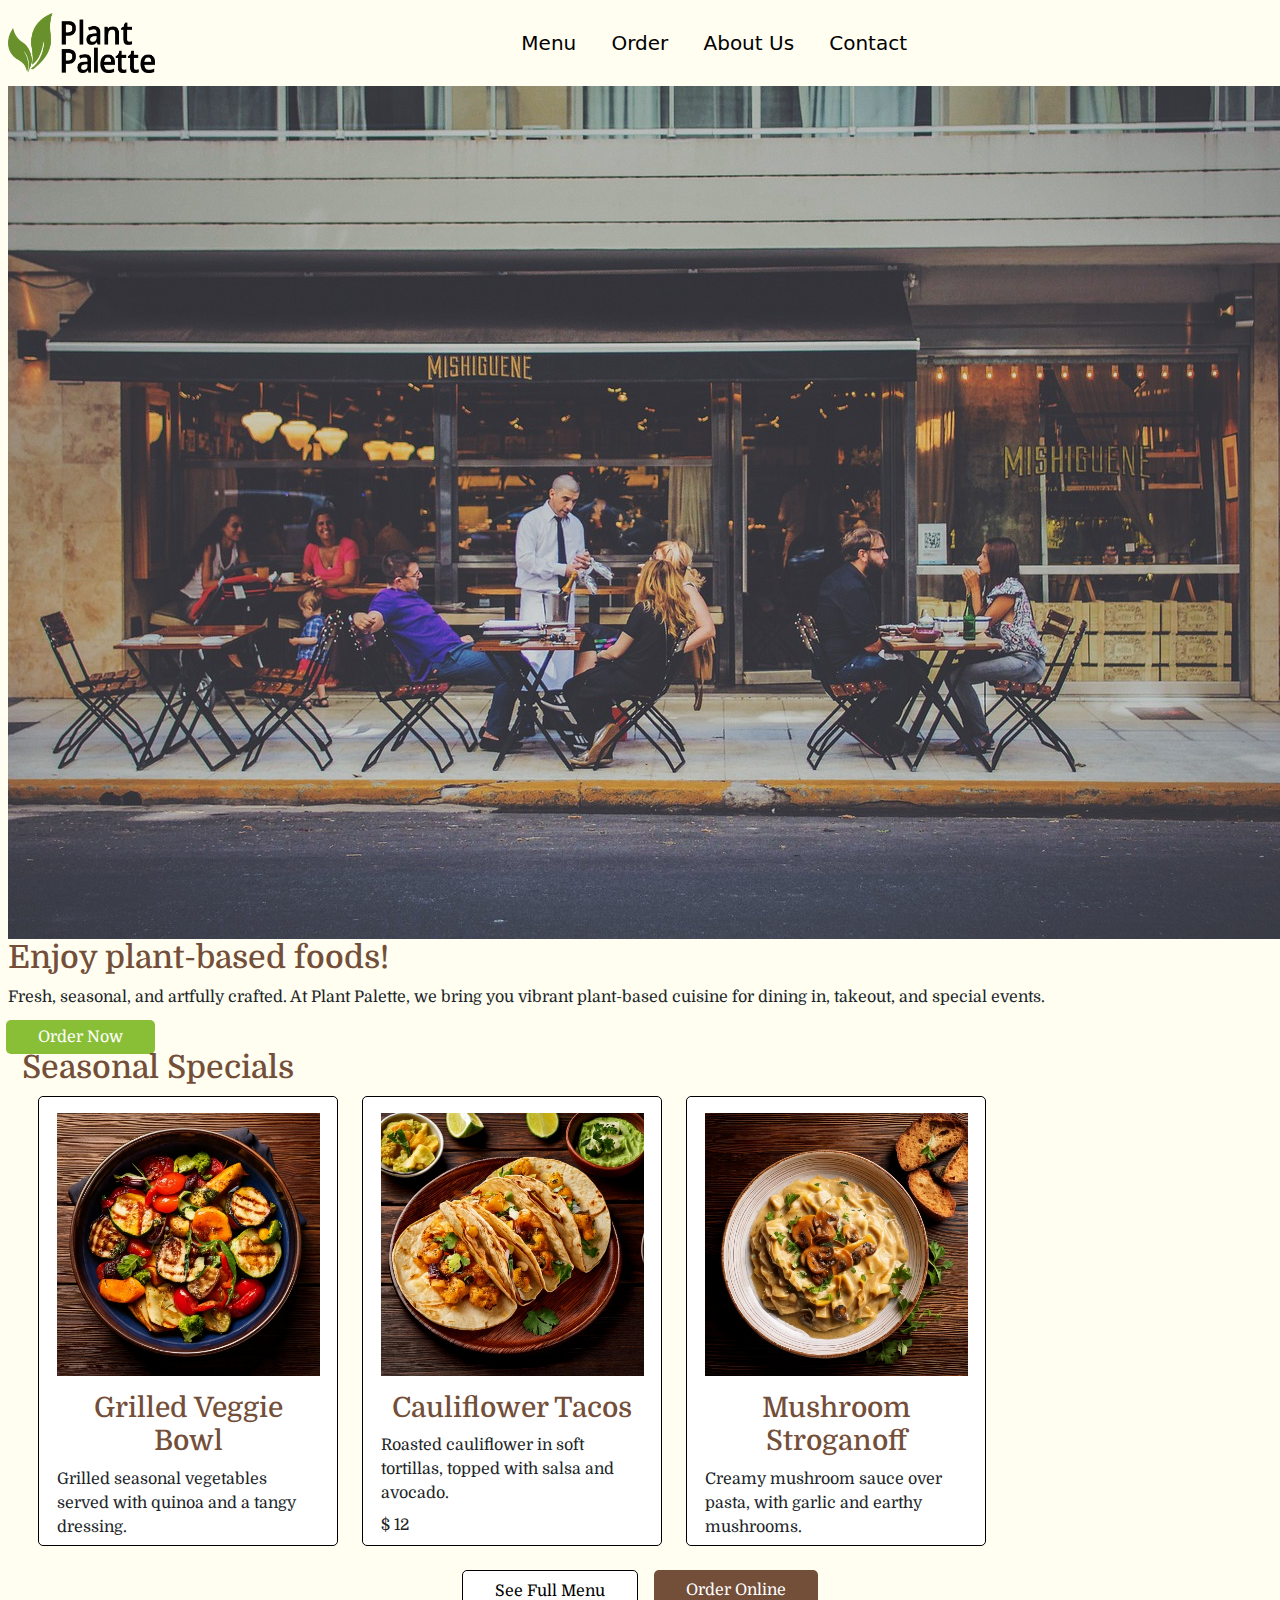
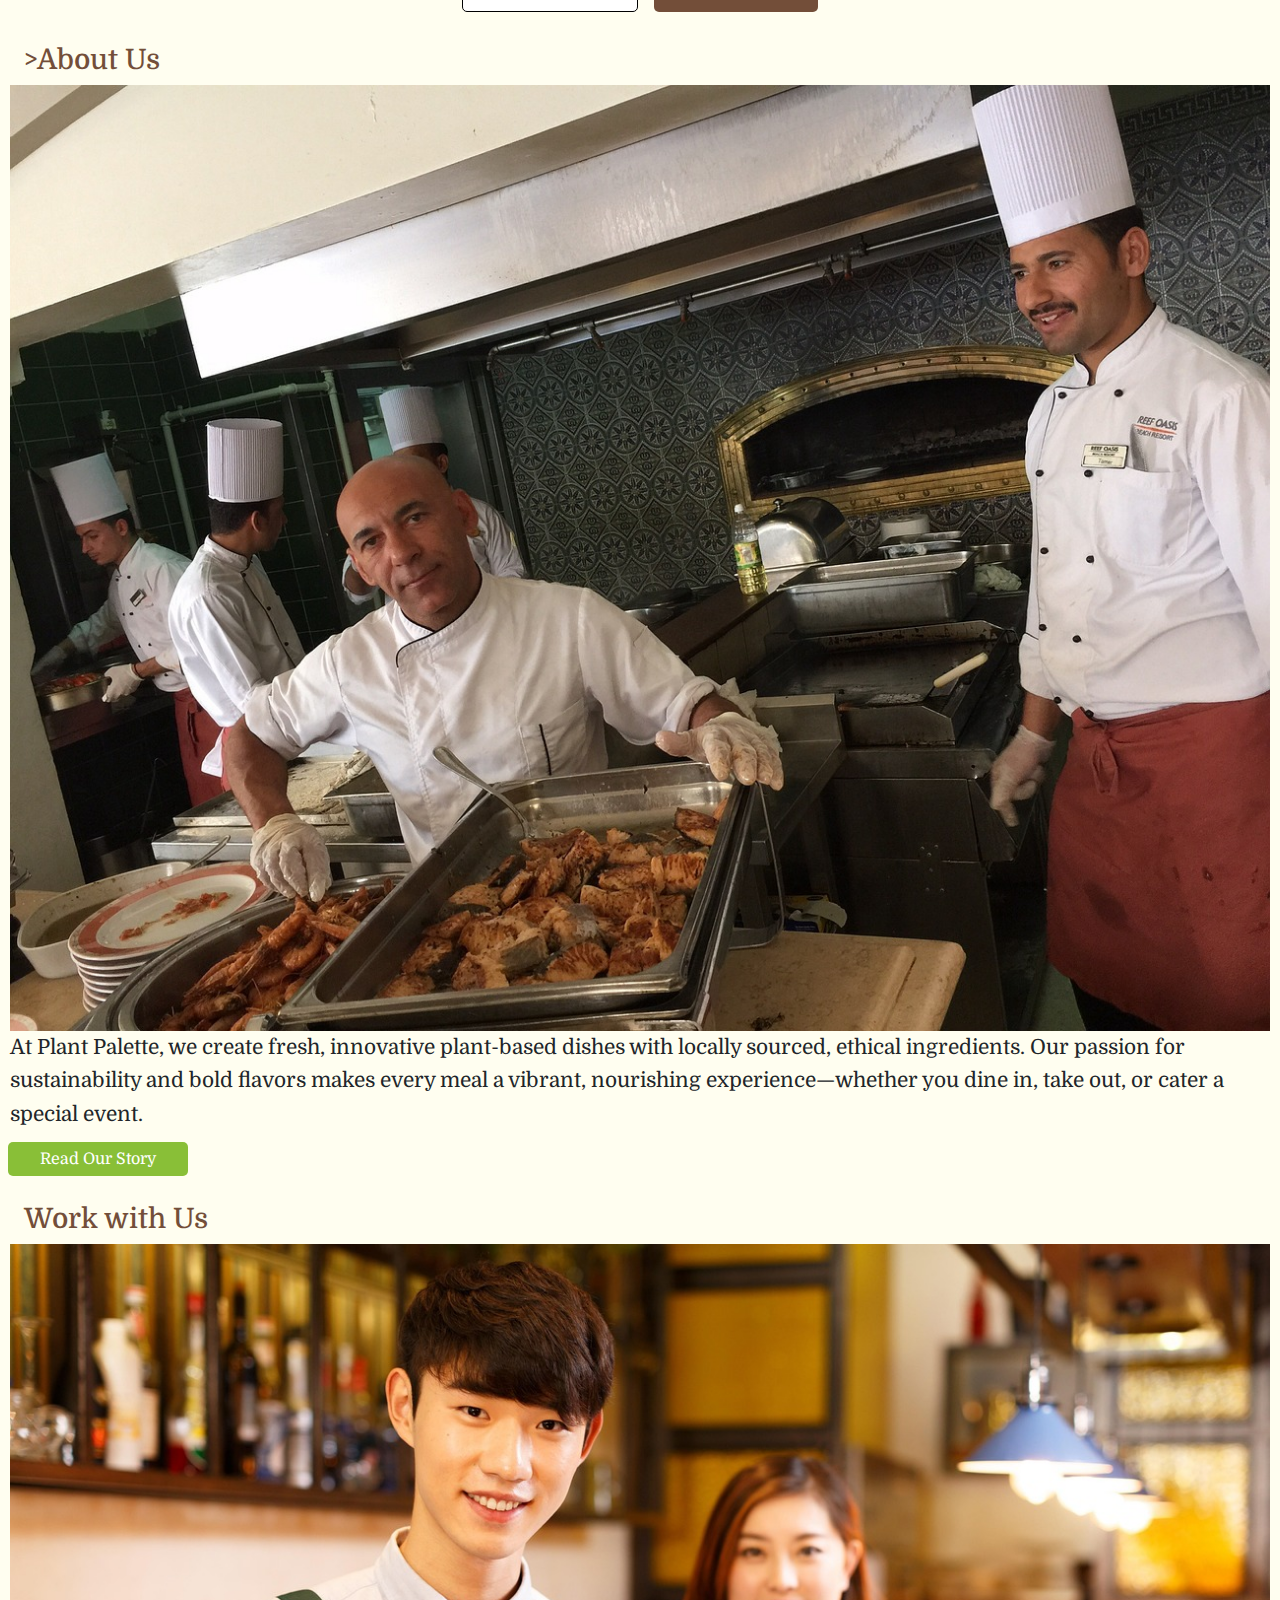
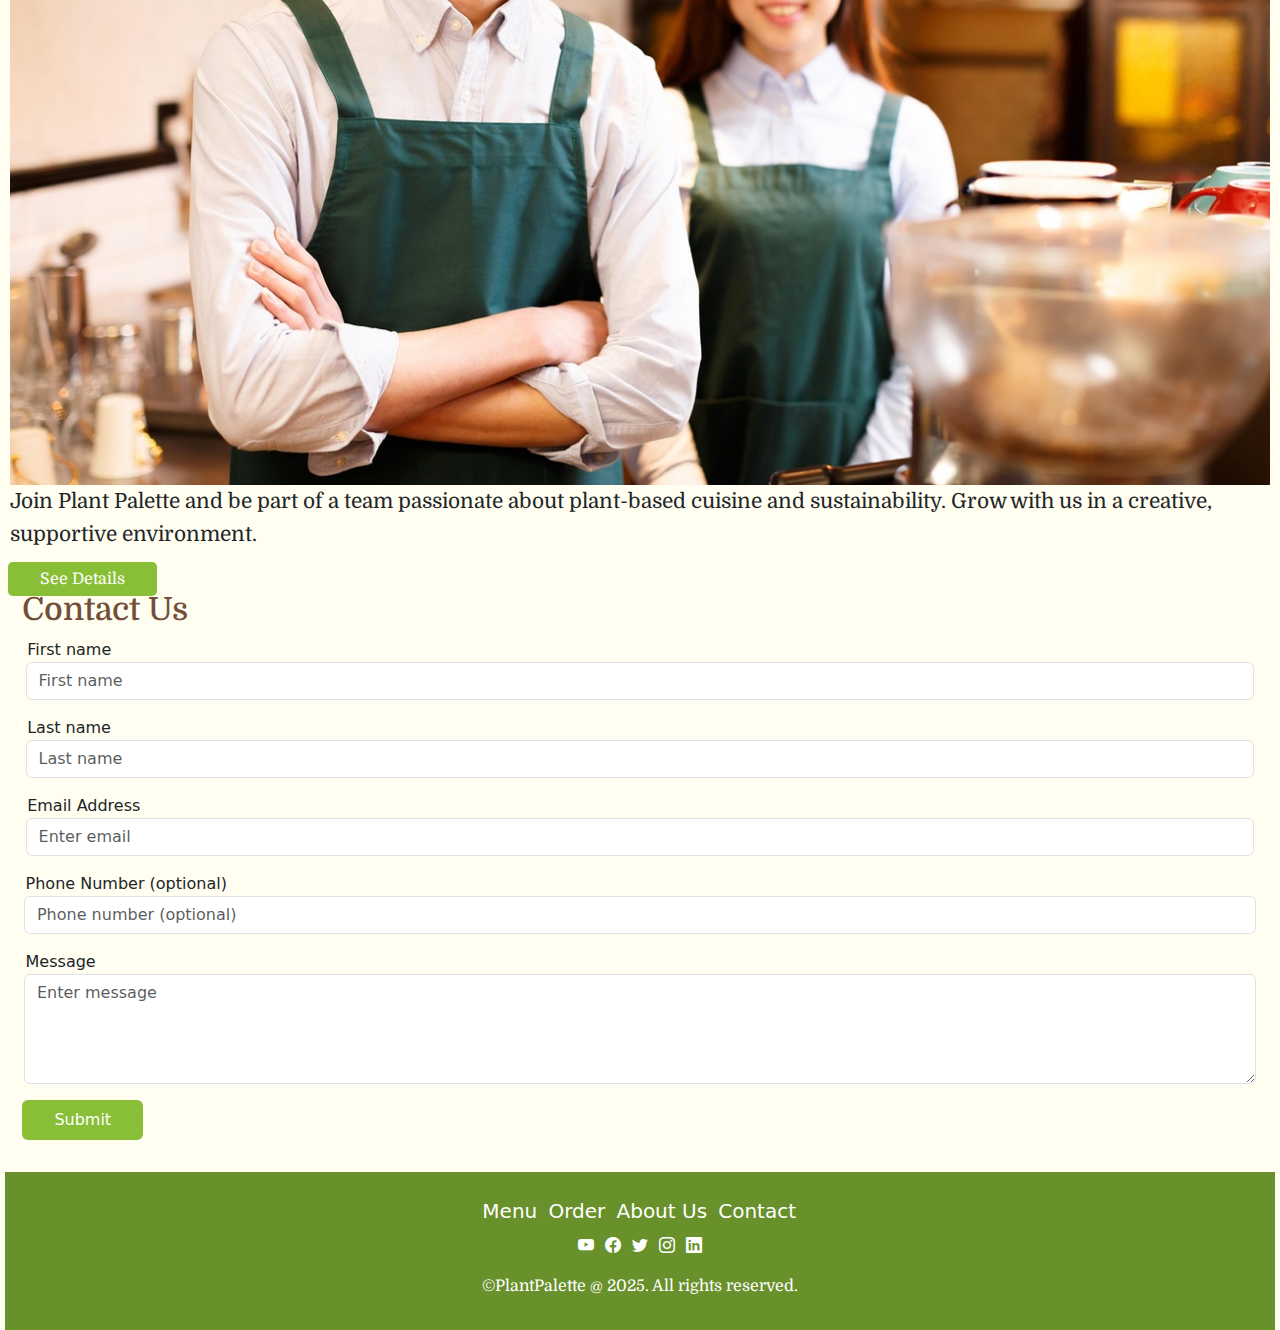
==== commit d7d6717b: "edits main.css" ====
--- a/index.html
+++ b/index.html
@@ -13,17 +13,6 @@
 </head>
 <body>
     <header class="row">
-        <!-- <img src="images/plant-pallete-logo.png" alt="PlantPalette Logo" class="col-4">
-        <nav class="d-none"> 
-            <li>Menu</li>
-            <li>Order</li>
-            <li>About Us</li>
-            <li>Contact</li>
-        </nav>
-        <i class="bi bi-cart pt-2 offset-5 col-1 fs-3"></i>
-        <i class="bi bi-list pt-2 col-2 fs-3"></i>
-    </header> -->
-
     <nav class="navbar navbar-expand-md navbar-light" style="background-color: #FFFEF0;" data-bs-theme="light">
         <div class="container-fluid">
             <a class="navbar-brand" href="#">
@@ -92,16 +81,16 @@
             </div>
         </section>
         <section class="paragraphs">
-            <h3 class="px-3">About Us</h3>
-            <div class="about d-flex flex-column align-items-center justify-content-center px-3 gap-2">
+            <h3>>About Us</h3>
+            <div class="about">
                 <img src="images/kitchen-649110_1280.jpg" alt="Image of Chefs">
                 <p>At Plant Palette, we create fresh, innovative plant-based dishes with locally sourced, ethical ingredients. Our passion for sustainability and bold flavors makes every meal a vibrant, nourishing experience—whether you dine in, take out, or cater a special event.</p>
                 <a href="" class="green-button">Read Our Story</a>
             </div>
-            <h3 class="px-3">Work with Us</h3>
-            <div class="work about d-flex flex-column align-items-center justify-content-center px-3 gap-2">
+            <h3>Work with Us</h3>
+            <div class="work">
                 <img src="images/waitress-6767345_1280.jpg" alt="Image of Waiters">
-                <p class="">Join Plant Palette and be part of a team passionate about plant-based cuisine and sustainability. Grow with us in a creative, supportive environment.</p>
+                <p>Join Plant Palette and be part of a team passionate about plant-based cuisine and sustainability. Grow with us in a creative, supportive environment.</p>
                 <a href="" class="green-button">See Details</a>
             </div>
         </section>
@@ -110,15 +99,15 @@
           <form class="px-3">
             <div class="form-group">
               <div>
-                <label for="validationCustom01">First name</label>
-                <input type="text" class="form-control" id="validationCustom01" placeholder="First name" required>
+                <label for="firstName">First name</label>
+                <input type="text" class="form-control" id="firstName" placeholder="First name" required>
                 <div class="valid-feedback">
                   Looks good!
                 </div>
               </div>
               <div>
-                <label for="validationCustom01">Last name</label>
-                <input type="text" class="form-control" id="validationCustom02" placeholder="Last name" required>
+                <label for="lastName">Last name</label>
+                <input type="text" class="form-control" id="lastName" placeholder="Last name" required>
                 <div class="valid-feedback">
                   Looks good!
                 </div>
@@ -131,7 +120,7 @@
                 </div>
               </div>
               <label for="exampleInputPassword1">Phone Number (optional)</label>
-              <input type="password" class="form-control" id="exampleInputPassword1" placeholder="Enter email">
+              <input type="tel" class="form-control" id="phoneInput" placeholder="Phone number (optional)">
             </div>
             <div class="form-group">
               <label for="exampleFormControlTextarea1">Message</label>
--- a/css/main.css
+++ b/css/main.css
@@ -17,7 +17,23 @@
   .wrapper h2, .wrapper p {
     color: white;
   } */
-   
+  
+  body {
+      background-color: #FFFEF0;
+      padding: 0 .1rem;
+  }
+
+  p {
+      font-family: "Domine", serif;
+      font-weight: 100;
+  }
+
+  h2, h3{
+      color: #734E39 !important;
+      font-family: "Domine", serif;
+      font-weight: bold;
+  }
+
   :root {
     --secondary-color: #68902B; /* Background color for footer */
     --secondary-text-color: white; /* Secondary text color */
@@ -87,24 +103,109 @@
     .wrapper h2, .wrapper p, .order-button {
       text-align: center; /* Center the text on small screens */
     }
+
+    .paragraphs div {
+      display: flex;
+      flex-direction: column;
+      align-items: center;
+      justify-content: center;
+      gap: 1rem;
+    }
+  }
+
+  @media (min-width: 577px) and (max-width: 1200px) {
+    .wrapper {
+      display: flex;
+      flex-direction: column; /* Switch to column layout for small screens */
+      align-items: center; /* Center content horizontally */
+      justify-content: center; /* Center content vertically */
+      text-align: center; /* Center text */
+      padding: 1rem; /* Adjust padding for smaller screens */
+      gap: 0.5rem;
+      background-image: url("https://cdn.pixabay.com/photo/2016/11/21/16/02/outdoor-dining-1846137_1280.jpg");
+      background-size: 100%;
+      background-size: cover;
+      background-repeat: no-repeat;
+      background-position: center;
+      overflow: hidden; /* Prevent content from pushing the image down */
+      padding-top: 20rem;
+      margin-bottom: 2rem;
+    }
+  
+    .wrapper h2, .wrapper p, .order-button {
+      text-align: center; /* Center the text on small screens */
+      color: var(--secondary-text-color) !important; /* Use the secondary text color */
+    }
+
+    .wrapper h2, .wrapper p {
+      background-color: transparent;
+    }
+
+    .wrapper img{
+      display: none;
+    }
+
+    .paragraphs > div {
+      display: grid;
+      grid-template-columns: 1fr 1fr;
+      grid-template-rows: auto auto;
+      grid-template-areas:
+        "text image"
+        "button button";
+      gap: 1rem;
+      align-items: start;
+      padding: 1rem;
+      text-align: left;
+    }
+  
+    .paragraphs > div p {
+      grid-area: text;
+      align-self: start;
+    }
+  
+    .paragraphs > div img {
+      grid-area: image;
+      max-width: 100%;
+      height: auto;
+      border-radius: 8px;
+      align-self: start;
+    }
+  
+    .paragraphs > div a {
+      grid-area: button;
+      justify-self: center;
+      margin-top: 1rem;
+    }
+  }
+
+  @media (min-width: 768px) {
+    .seasonal-menu {
+      padding-left: 2rem;
+      gap: 1.5rem !important;
+    }
+
+    .paragraphs p a {
+      font-size: 1.2rem;
+      line-height: 1.8;
+    }
   }
   
   /* Sections */
   .paragraphs h3 {
     margin-top: 2rem;
-  }
-  
-  .about img, .work img {
+    margin-left: 1rem;
+  }
+
+  .paragraphs div img {
     max-width: 100%; /* Image takes up full width of the container */
     height: auto; /* Maintain aspect ratio */
   }
-  
-  .food-menu {
-    border: solid black 1px;
-    align-items: center; /* Center content horizontally */
-    margin: 0 1rem;
-  }
-  
+
+  .paragraphs p {
+    font-size: 1.3rem;
+    line-height: 1.6;
+  }  
+
   .food-menu h3 {
     text-align: center;
     padding-top: 1rem;
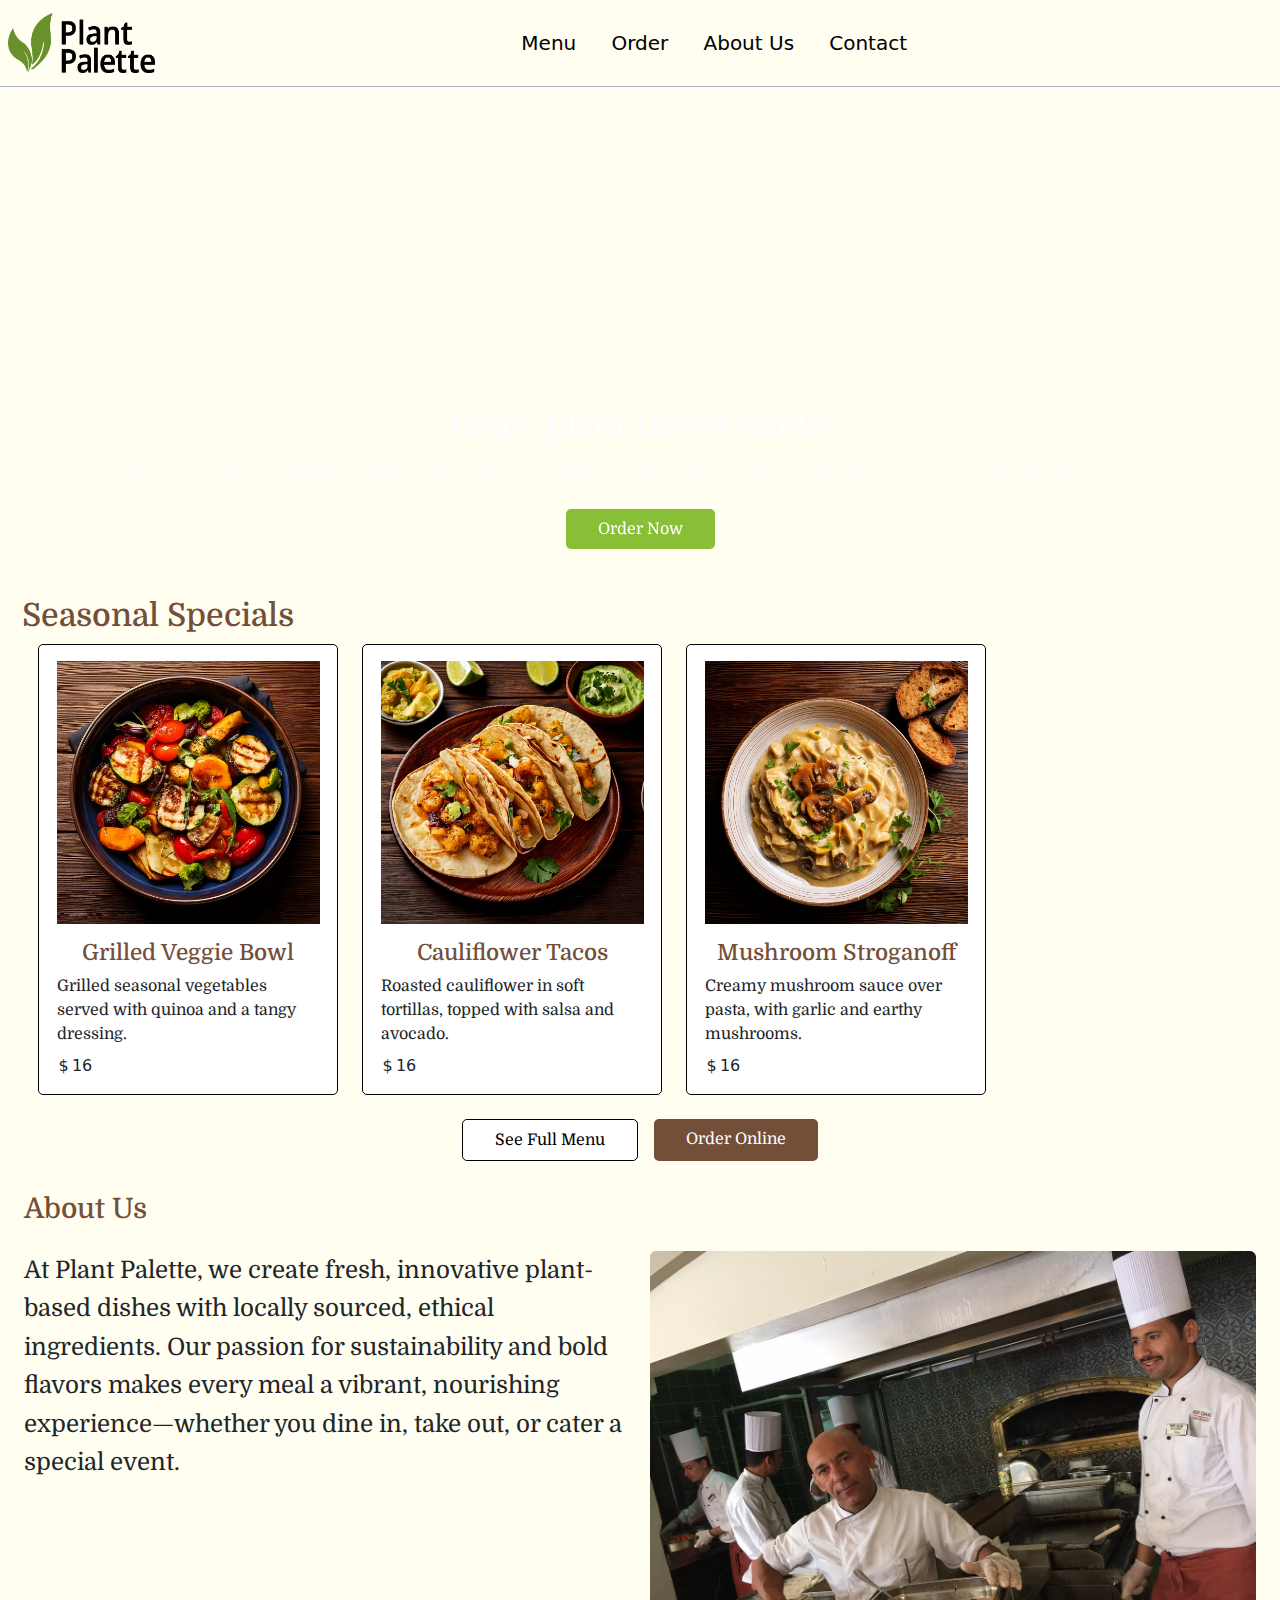
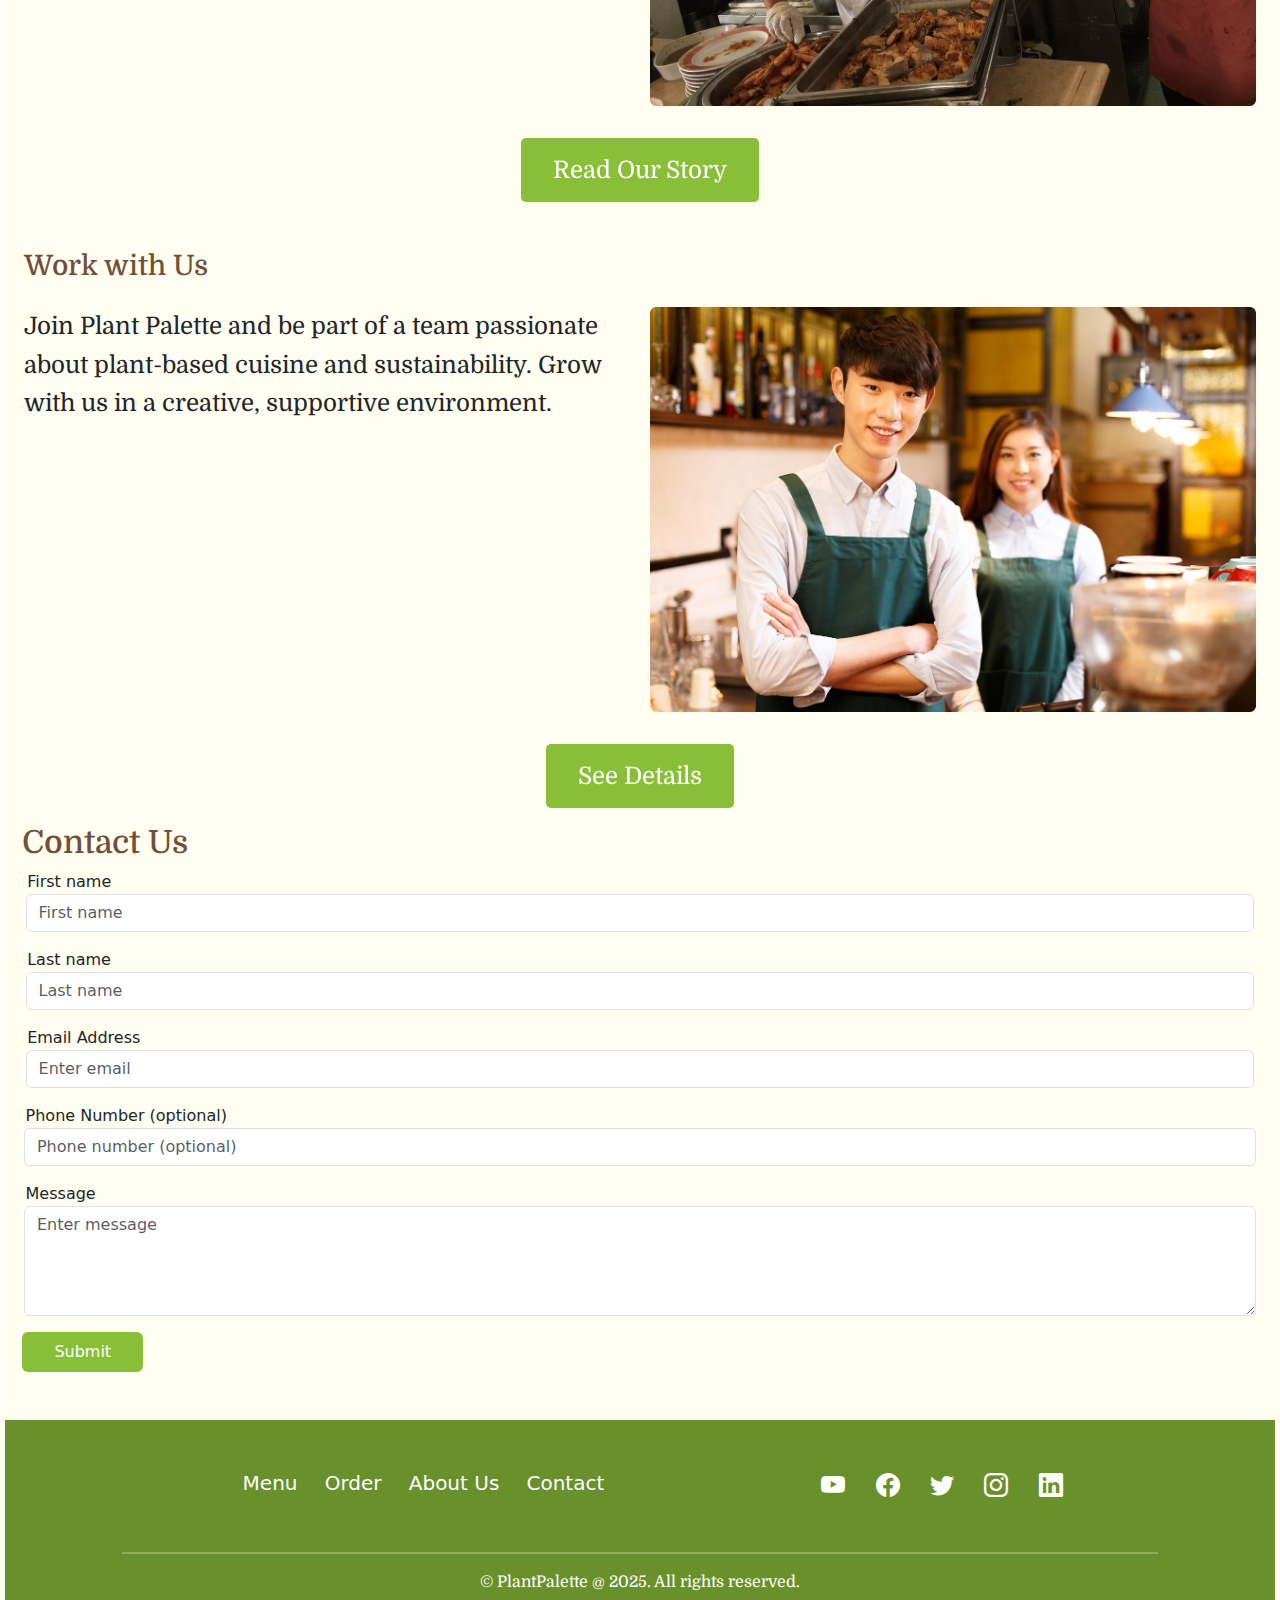
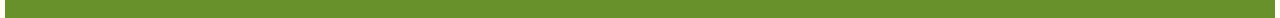
==== commit 6f1e844e: "edits index.html" ====
--- a/index.html
+++ b/index.html
@@ -9,71 +9,67 @@
     <!-- Bootstrap -->
     <link href="https://cdn.jsdelivr.net/npm/bootstrap@5.3.3/dist/css/bootstrap.min.css" rel="stylesheet" integrity="sha384-QWTKZyjpPEjISv5WaRU9OFeRpok6YctnYmDr5pNlyT2bRjXh0JMhjY6hW+ALEwIH" crossorigin="anonymous">
     <!-- Bootstrap Icons -->
-<link rel="stylesheet" href="https://cdn.jsdelivr.net/npm/bootstrap-icons@1.3.0/font/bootstrap-icons.css">
+    <link rel="stylesheet" href="https://cdn.jsdelivr.net/npm/bootstrap-icons@1.3.0/font/bootstrap-icons.css">
+    <!-- Hover.css -->
+    <link href="css/hover.css" rel="stylesheet">
 </head>
-<body>
-    <header class="row">
-    <nav class="navbar navbar-expand-md navbar-light" style="background-color: #FFFEF0;" data-bs-theme="light">
-        <div class="container-fluid">
-            <a class="navbar-brand" href="#">
-                <img src="images/plant-pallete-logo.png" alt="" width="150" height="60">
-              </a>
-          <button class="navbar-toggler" type="button" data-bs-toggle="collapse" data-bs-target="#navbarSupportedContent" aria-controls="navbarSupportedContent" aria-expanded="false" aria-label="Toggle navigation">
-            <span class="navbar-toggler-icon"></span>
-          </button>
-          <div class="collapse navbar-collapse" id="navbarSupportedContent">
-            <ul class="navbar-nav mx-auto mb-2 mb-md-0 gap-3">
-              <li class="nav-item">
-                <a class="nav-link active fs-5" aria-current="page" href="#">Menu</a>
-              </li>
-              <li class="nav-item">
-                <a class="nav-link active fs-5" aria-current="page" href="#">Order</a>
-              </li>
-              <li class="nav-item">
-                <a class="nav-link active fs-5" aria-current="page" href="#">About Us</a>
-              </li>
-              <li class="nav-item">
-                <a class="nav-link active fs-5" aria-current="page" href="#">Contact</a>
-              </li>
-              <li class="nav-item">
-                <span class="nav-link active fs-6 d-md-none">PlantPalette @ 2025. All rights reserved.</span>
-              </li>
-            </ul>
-          </div>
+<body><a href="#main-content" class="visually-hidden-focusable">Skip to main content</a>
+  <header class="row" role="banner">
+    <nav class="navbar navbar-expand-md navbar-light border-bottom border-dark-subtle" style="background-color: #FFFEF0;" data-bs-theme="light" role="navigation">
+      <div class="container-fluid">
+        <a class="navbar-brand" href="#">
+          <img src="images/plant-pallete-logo.png" href="index.html" alt="Logo of PlantPalette" width="150" height="60" itemprop="image">
+        </a>
+        <button class="navbar-toggler" type="button" data-bs-toggle="collapse" data-bs-target="#navbarSupportedContent">
+          <span class="navbar-toggler-icon"></span>
+        </button>
+        <div class="collapse navbar-collapse" id="navbarSupportedContent">
+          <ul class="navbar-nav mx-auto mb-2 mb-md-0 gap-3">
+            <li class="nav-item"><a class="nav-link active fs-5" href="menu.html">Menu</a></li>
+            <li class="nav-item"><a class="nav-link active fs-5" href="#">Order</a></li>
+            <li class="nav-item"><a class="nav-link active fs-5" href="about.html">About Us</a></li>
+            <li class="nav-item"><a class="nav-link active fs-5" href="#">Contact</a></li>
+            <li class="nav-item"><span class="nav-link active fs-6 d-md-none">PlantPalette @ 2025. All rights reserved.</span></li>
+          </ul>
         </div>
-      </nav>
+      </div>
+    </nav>
+  </header>
 
-    <main>
+    <main id="main-content">
         <section class="wrapper">
-            <img src="images/outdoor-dining-1846137_1280.jpg" alt="Image of PlantPalette" class="hero-image">
+            <img src="images/outdoor-dining-1846137_1280.jpg" alt="Image of PlantPalette" class="hero-image" itemprop="image">
             <h2>Enjoy plant-based foods!</h2>
-            <p>Fresh, seasonal, and artfully crafted. At Plant Palette, we bring you vibrant plant-based cuisine for dining in, takeout, and special events.</p>
-            <a href="" class="green-button">Order Now</a>
+            <p itemprop="description">Fresh, seasonal, and artfully crafted. At Plant Palette, we bring you vibrant plant-based cuisine for dining in, takeout, and special events.</p>
+            <a href="" class="green-button hvr-fade">Order Now</a>
         </section>
-        <section class="specials">
-            <h2 class="px-3">Seasonal Specials</h2>
+        <section class="specials" aria-labelledby="seasonal-heading">
+            <h2 class="px-3" id="seasonal-heading">Seasonal Specials</h2>
             <section class="seasonal-menu">
-                <div class="food-menu">
-                    <img src="images/Firefly Grilled Veggie Bowl, plant-based, wooden table 48408.jpg" alt="Image of Grilled Veggie Bowl">
+              <article itemscope itemtype="https://schema.org/MenuItem" class="food-menu">
+                    <img src="images/Firefly Grilled Veggie Bowl, plant-based, wooden table 48408.jpg" alt="Image of Grilled Veggie Bowl" itemprop="image">
                     <h3>Grilled Veggie Bowl</h3>
-                    <p>Grilled seasonal vegetables served with quinoa and a tangy dressing.</p>
-                    <p>$ 14</p>
-                    <i></i>
-                </div>
-                <div class="food-menu">
-                    <img src="images/Firefly Roasted Cauliflower Tacos, plant-based, wooden table 48408.jpg" alt="Image of Roasted Cauliflower Tacos">
+                    <p itemprop="description">Grilled seasonal vegetables served with quinoa and a tangy dressing.</p>
+                    <span itemprop="offers" itemscope itemtype="https://schema.org/Offer">
+                      <span itemprop="priceCurrency" content="CAD">$</span><span itemprop="price">16</span>
+                    </span>
+              </article>  
+              <article itemscope itemtype="https://schema.org/MenuItem" class="food-menu">
+                    <img src="images/Firefly Roasted Cauliflower Tacos, plant-based, wooden table 48408.jpg" alt="Image of Roasted Cauliflower Tacos" itemprop="image">
                     <h3>Cauliflower Tacos</h3>
-                    <p>Roasted cauliflower in soft tortillas, topped with salsa and avocado.</p>
-                    <p>$ 12</p>
-                    <i></i>
-                </div>
-                <div class="food-menu">
-                    <img src="images/Firefly Mushroom Stroganoff, plant-based, wooden table 72010.jpg" alt="Image of Mushroom Stroganoff">
+                    <p itemprop="description">Roasted cauliflower in soft tortillas, topped with salsa and avocado.</p>
+                    <span itemprop="offers" itemscope itemtype="https://schema.org/Offer">
+                      <span itemprop="priceCurrency" content="CAD">$</span><span itemprop="price">16</span>
+                    </span>
+              </article> 
+              <article itemscope itemtype="https://schema.org/MenuItem" class="food-menu">
+                    <img src="images/Firefly Mushroom Stroganoff, plant-based, wooden table 72010.jpg" alt="Image of Mushroom Stroganoff" itemprop="image">
                     <h3>Mushroom Stroganoff</h3>
-                    <p>Creamy mushroom sauce over pasta, with garlic and earthy mushrooms.</p>
-                    <p>$ 16</p>
-                    <i></i>
-                </div>
+                    <p itemprop="description">Creamy mushroom sauce over pasta, with garlic and earthy mushrooms.</p>
+                    <span itemprop="offers" itemscope itemtype="https://schema.org/Offer">
+                      <span itemprop="priceCurrency" content="CAD">$</span><span itemprop="price">16</span>
+                    </span>
+              </article> 
             </section>
             <div class="button-group">
               <a href="" class="white-button">See Full Menu</a>
@@ -81,21 +77,21 @@
             </div>
         </section>
         <section class="paragraphs">
-            <h3>>About Us</h3>
-            <div class="about">
-                <img src="images/kitchen-649110_1280.jpg" alt="Image of Chefs">
-                <p>At Plant Palette, we create fresh, innovative plant-based dishes with locally sourced, ethical ingredients. Our passion for sustainability and bold flavors makes every meal a vibrant, nourishing experience—whether you dine in, take out, or cater a special event.</p>
-                <a href="" class="green-button">Read Our Story</a>
-            </div>
+            <h3>About Us</h3>
+            <article class="about" itemprop="department" itemscope itemtype="https://schema.org/Organization">
+                <img src="images/kitchen-649110_1280.jpg" alt="Image of Chefs" itemprop="image">
+                <p itemprop="description">At Plant Palette, we create fresh, innovative plant-based dishes with locally sourced, ethical ingredients. Our passion for sustainability and bold flavors makes every meal a vibrant, nourishing experience—whether you dine in, take out, or cater a special event.</p>
+                <a href="" class="green-button hvr-fade">Read Our Story</a>
+            </article>
             <h3>Work with Us</h3>
-            <div class="work">
-                <img src="images/waitress-6767345_1280.jpg" alt="Image of Waiters">
-                <p>Join Plant Palette and be part of a team passionate about plant-based cuisine and sustainability. Grow with us in a creative, supportive environment.</p>
-                <a href="" class="green-button">See Details</a>
-            </div>
+            <article class="work" itemprop="department" itemscope itemtype="https://schema.org/Organization">
+                <img src="images/waitress-6767345_1280.jpg" alt="Image of Waiters"  itemprop="image">
+                <p itemprop="description">Join Plant Palette and be part of a team passionate about plant-based cuisine and sustainability. Grow with us in a creative, supportive environment.</p>
+                <a href="" class="green-button hvr-fade">See Details</a>
+            </article>
         </section>
         <section class="contact-form">
-          <h2 class="px-3">Contact Us</h2>
+          <h2 class="px-3" role="form" aria-labelledby="contact-heading">Contact Us</h2>
           <form class="px-3">
             <div class="form-group">
               <div>
@@ -126,34 +122,42 @@
               <label for="exampleFormControlTextarea1">Message</label>
               <textarea class="form-control" id="exampleFormControlTextarea1" placeholder="Enter message" rows="4" required></textarea>
             </div>
-            <button type="submit" class="btn btn-md btn-primary" style="background-color: #89BF37; border: none; padding: 0.5rem 2rem;">Submit</button>
+            <button type="submit" class="btn btn-md btn-primary mb-5" style="background-color: #89BF37; border: none; padding: 0.5rem 2rem;">Submit</button>
           </form>
       </section>
-        <footer class="d-flex flex-column align-items-center">
-          <ul class="navbar-nav mx-auto d-flex flex-row gap-2">
-            <li class="nav-item">
-              <a class="nav-link active fs-5" aria-current="page" href="#">Menu</a>
-            </li>
-            <li class="nav-item">
-              <a class="nav-link active fs-5" aria-current="page" href="#">Order</a>
-            </li>
-            <li class="nav-item">
-              <a class="nav-link active fs-5" aria-current="page" href="#">About Us</a>
-            </li>
-            <li class="nav-item">
-              <a class="nav-link active fs-5" aria-current="page" href="#">Contact</a>
-            </li>
-           </ul> 
-            <div class="icons d-flex flex-row gap-2">
-              <i class="bi bi-youtube"></i>
-              <i class="bi bi-facebook"></i>
-              <i class="bi bi-twitter"></i>
-              <i class="bi bi-instagram"></i>
-              <i class="bi bi-linkedin"></i>
+      <footer class="d-flex flex-column align-items-center p-4" role="contentinfo">
+        <section class="footer-container row">
+          <div class="footer-menu col-sm-7 pt-3">
+            <ul class="navbar-nav mx-auto d-flex flex-row justify-content-center gap-4">
+              <li class="nav-item"><a class="nav-link active fs-5" href="menu.html">Menu</a></li>
+              <li class="nav-item"><a class="nav-link active fs-5" href="#">Order</a></li>
+              <li class="nav-item"><a class="nav-link active fs-5" href="about.html">About Us</a></li>
+              <li class="nav-item"><a class="nav-link active fs-5" href="#">Contact</a></li>
+            </ul>
+          </div>
+          <div class="footer-icon col-sm-5 pt-4 pb-5" role="complementary" aria-label="Social media links">
+            <div class="icons d-flex flex-row justify-content-center gap-4">
+              <a href="https://www.youtube.com/" target="_blank" rel="noopener noreferrer" aria-label="YouTube">
+                <i class="bi bi-youtube fs-4" aria-hidden="true"></i>
+              </a>
+              <a href="https://www.facebook.com/" target="_blank" rel="noopener noreferrer" aria-label="Facebook">
+                <i class="bi bi-facebook fs-4" aria-hidden="true"></i>
+              </a>
+              <a href="https://twitter.com/" target="_blank" rel="noopener noreferrer" aria-label="Twitter">
+                <i class="bi bi-twitter fs-4" aria-hidden="true"></i>
+              </a>
+              <a href="https://www.instagram.com/" target="_blank" rel="noopener noreferrer" aria-label="Instagram">
+                <i class="bi bi-instagram fs-4" aria-hidden="true"></i>
+              </a>
+              <a href="https://www.linkedin.com/" target="_blank" rel="noopener noreferrer" aria-label="LinkedIn">
+                <i class="bi bi-linkedin fs-4" aria-hidden="true"></i>
+              </a>
             </div>
-            <p>&copy;PlantPalette @ 2025. All rights reserved.</p>
-        </footer>
-    </main>
+          </div>
+          <hr class="border border-white">
+          <p>&copy; PlantPalette @ 2025. All rights reserved.</p>
+        </section>
+      </footer>
 
     <!-- Don't write anything under this message -->
     <script src="https://cdn.jsdelivr.net/npm/bootstrap@5.3.3/dist/js/bootstrap.bundle.min.js" integrity="sha384-YvpcrYf0tY3lHB60NNkmXc5s9fDVZLESaAA55NDzOxhy9GkcIdslK1eN7N6jIeHz" crossorigin="anonymous"></script>
--- a/css/main.css
+++ b/css/main.css
@@ -18,27 +18,6 @@
     color: white;
   } */
   
-  body {
-      background-color: #FFFEF0;
-      padding: 0 .1rem;
-  }
-
-  p {
-      font-family: "Domine", serif;
-      font-weight: 100;
-  }
-
-  h2, h3{
-      color: #734E39 !important;
-      font-family: "Domine", serif;
-      font-weight: bold;
-  }
-
-  :root {
-    --secondary-color: #68902B; /* Background color for footer */
-    --secondary-text-color: white; /* Secondary text color */
-  }
-  
   /* Buttons */
   .green-button {
     background-color: #89BF37; /* Set the background color */
@@ -104,7 +83,7 @@
       text-align: center; /* Center the text on small screens */
     }
 
-    .paragraphs div {
+    .paragraphs article {
       display: flex;
       flex-direction: column;
       align-items: center;
@@ -113,7 +92,15 @@
     }
   }
 
-  @media (min-width: 577px) and (max-width: 1200px) {
+    @media (max-width: 767px) {
+    .food-menu {
+      max-width: 300px !important;
+      max-height: 450px !important;
+    }
+  }
+
+
+  @media (min-width: 577px)  {
     .wrapper {
       display: flex;
       flex-direction: column; /* Switch to column layout for small screens */
@@ -145,7 +132,7 @@
       display: none;
     }
 
-    .paragraphs > div {
+    .paragraphs > article {
       display: grid;
       grid-template-columns: 1fr 1fr;
       grid-template-rows: auto auto;
@@ -158,12 +145,12 @@
       text-align: left;
     }
   
-    .paragraphs > div p {
+    .paragraphs > article p {
       grid-area: text;
       align-self: start;
     }
   
-    .paragraphs > div img {
+    .paragraphs > article img {
       grid-area: image;
       max-width: 100%;
       height: auto;
@@ -171,10 +158,14 @@
       align-self: start;
     }
   
-    .paragraphs > div a {
+    .paragraphs > article a {
       grid-area: button;
       justify-self: center;
       margin-top: 1rem;
+    }
+
+    .food-menu h3 {
+      font-size: 1.2rem;
     }
   }
 
@@ -184,32 +175,44 @@
       gap: 1.5rem !important;
     }
 
-    .paragraphs p a {
-      font-size: 1.2rem;
-      line-height: 1.8;
-    }
-  }
-  
+    .paragraphs p, .paragraphs a {
+      font-size: 1.5rem !important;
+      line-height: 2;
+    }
+  }
+
+  /* Header */
+  header {
+    position: sticky;
+    top: 0;
+    z-index: 1000; /* Make sure it's above other elements */
+    background-color: #FFFEF0; /* Match your site background */
+  }
+
   /* Sections */
   .paragraphs h3 {
     margin-top: 2rem;
     margin-left: 1rem;
   }
 
-  .paragraphs div img {
+  .paragraphs article img {
     max-width: 100%; /* Image takes up full width of the container */
     height: auto; /* Maintain aspect ratio */
   }
 
   .paragraphs p {
-    font-size: 1.3rem;
+    font-size: 1.2rem;
     line-height: 1.6;
+    max-height: 100%;
   }  
 
   .food-menu h3 {
+    max-width: 100%; /* or set a specific value like 220px */
+    margin: 0 auto;
     text-align: center;
     padding-top: 1rem;
     background-color: #fff;
+    font-size: 1.4rem;
   }
   
   .food-menu p {
@@ -227,14 +230,13 @@
     display: flex;
     flex-wrap: nowrap; /* Keep items in a single row */
     overflow-x: auto; /* Enable horizontal scrolling */
-    gap: 0.2rem; /* Space between cards */
+    gap: 1rem; /* Space between cards */
     scroll-snap-type: x mandatory; /* Optional: smooth snapping for each item */
   }
   
   .food-menu {
-    min-width: 250px; /* Control width of each card */
     max-width: 300px;
-    max-height: 450px;
+    max-height: 500px;
     flex: 0 0 auto; /* Prevent shrinking */
     scroll-snap-align: start; /* Optional: align snap */
     overflow-x: auto; /* Allow horizontal scrolling if necessary */
@@ -262,12 +264,10 @@
   /* Footer */
   footer {
     background-color: var(--secondary-color); /* Use the variable */
-    padding: 1rem 0; /* Add padding for spacing */
-    margin-top: 2rem;
     text-align: center; /* Center the text */
   }
   
-  footer div, footer ul, footer li {
+  footer div, footer section, footer ul, footer li {
     background-color: var(--secondary-color); /* Use the variable */
   }
   
@@ -284,6 +284,98 @@
   footer p {
     background-color: var(--secondary-color); /* Use the variable */
     color: var(--secondary-text-color); /* Use the secondary text color */
-    margin-top: 1rem; /* Add some margin to separate the text from the icons */
-  }
-  +    padding: 0;
+    margin: 0;
+  }
+
+  footer a {
+    text-decoration: none;
+    color: inherit;
+    background-color: var(--secondary-color);
+  }
+  
+  /* Menu Page */
+
+  span {
+    background-color: #fff;
+  }
+
+  .visually-hidden-focusable {
+    position: absolute;
+    left: -9999px;
+    top: auto;
+    width: 1px;
+    height: 1px;
+    overflow: hidden;
+  }
+  
+  .visually-hidden-focusable:focus {
+    position: static;
+    width: auto;
+    height: auto;
+    margin: 1rem;
+    padding: 0.5rem 1rem;
+    background-color: #fff;
+    border: 2px solid #000;
+    z-index: 10000;
+  }
+
+  .menu-nav ul {
+    list-style: none; /* Remove bullet points */
+    padding: 0;
+    margin: 0;
+
+  }
+  
+  .menu-nav li {
+    text-decoration: underline;
+    color: #734E39; /* Match your brand */
+    font-family: "Domine", serif;
+    font-weight: bold;
+    font-size: 1.5rem !important;
+  }
+
+  .menu-item {
+    cursor: pointer;
+  }
+
+  /* About Us */
+
+
+  #faqs {
+    display:flex;
+    padding-bottom: 2rem;
+  }
+
+  @media (min-width: 577px){
+    #about article:nth-of-type(2) p{
+        grid-area: image;
+        align-self: start;
+    }
+
+    #about article:nth-of-type(2) img{
+      grid-area: text;
+      align-self: start;
+  }
+
+    #about p {
+      font-size: 1rem;
+    }
+
+    #about article:nth-of-type(1), #about article:nth-of-type(3) {
+      text-align: right;
+    }
+
+    #about img {
+      width: auto;
+      height: 100%;
+    }
+    
+  }
+
+  @media (min-width: 768px) {
+    #about p {
+      font-size: 1.2rem;
+      line-height: 1.6;
+    }
+  }
--- a/css/hover.css
+++ b/css/hover.css
@@ -0,0 +1,17 @@
+/* Fade */
+.hvr-fade {
+  display: inline-block;
+  vertical-align: middle;
+  -webkit-transform: perspective(1px) translateZ(0);
+  transform: perspective(1px) translateZ(0);
+  box-shadow: 0 0 1px rgba(0, 0, 0, 0);
+  overflow: hidden;
+  -webkit-transition-duration: 0.3s;
+  transition-duration: 0.3s;
+  -webkit-transition-property: color, background-color;
+  transition-property: color, background-color;
+}
+.hvr-fade:hover, .hvr-fade:focus, .hvr-fade:active {
+  background-color: #68902B;
+  color: white;
+}
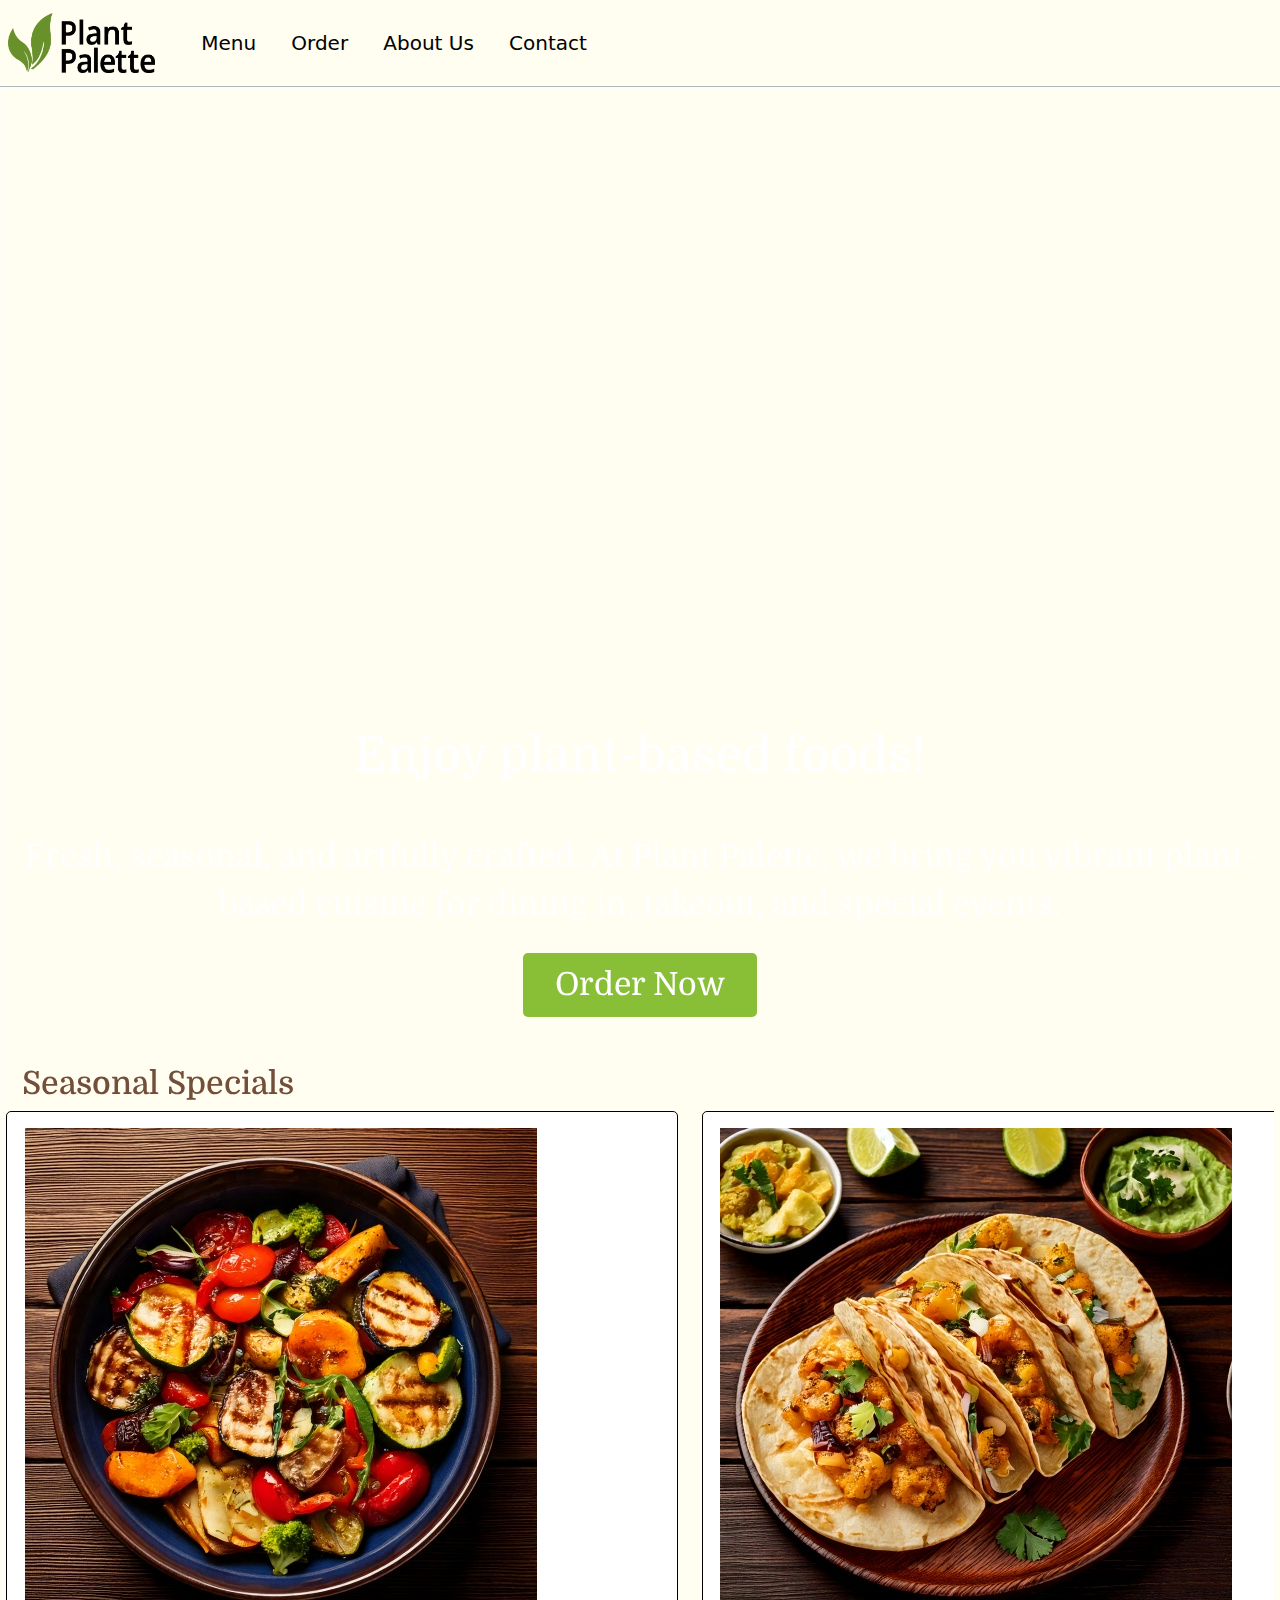
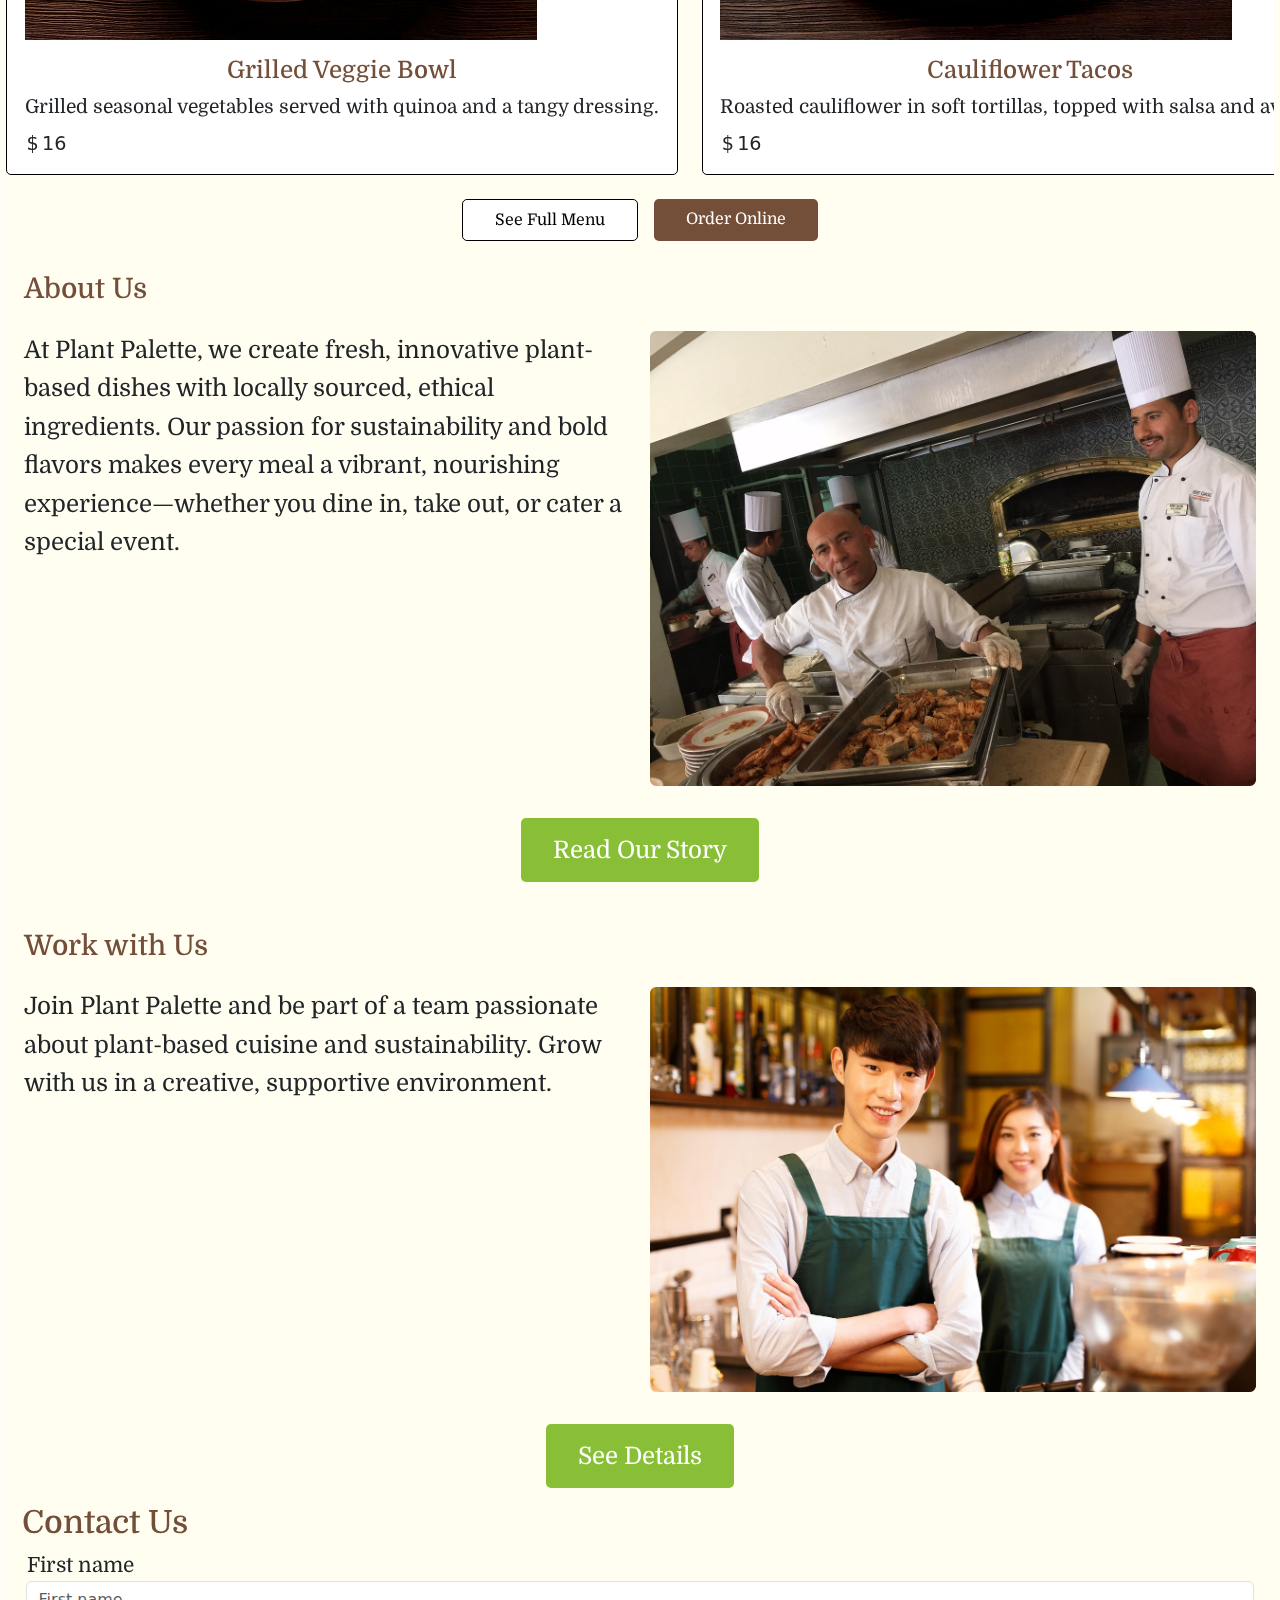
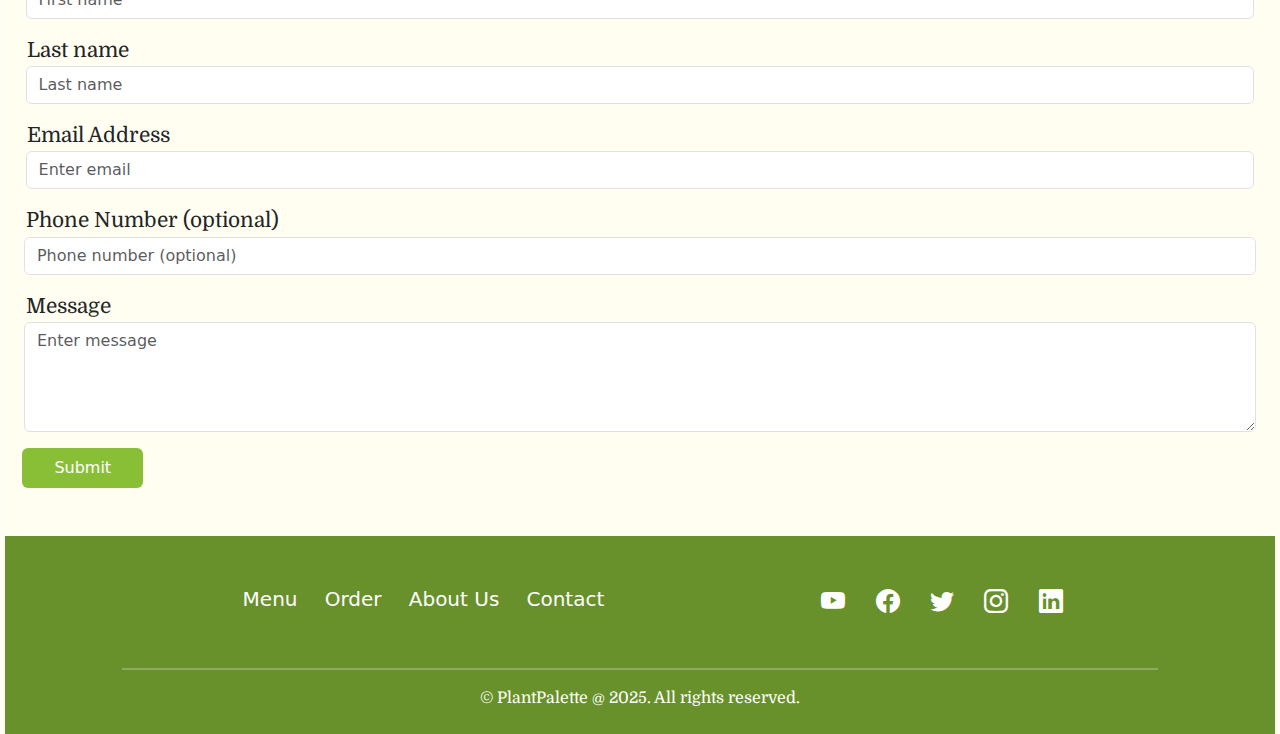
==== commit 734ca640: "edits index.html" ====
--- a/index.html
+++ b/index.html
@@ -17,14 +17,14 @@
   <header class="row" role="banner">
     <nav class="navbar navbar-expand-md navbar-light border-bottom border-dark-subtle" style="background-color: #FFFEF0;" data-bs-theme="light" role="navigation">
       <div class="container-fluid">
-        <a class="navbar-brand" href="#">
-          <img src="images/plant-pallete-logo.png" href="index.html" alt="Logo of PlantPalette" width="150" height="60" itemprop="image">
+        <a class="navbar-brand" href="index.html">
+          <img src="images/plant-pallete-logo.png" alt="Logo of PlantPalette" width="150" height="60" itemprop="image">
         </a>
         <button class="navbar-toggler" type="button" data-bs-toggle="collapse" data-bs-target="#navbarSupportedContent">
           <span class="navbar-toggler-icon"></span>
         </button>
         <div class="collapse navbar-collapse" id="navbarSupportedContent">
-          <ul class="navbar-nav mx-auto mb-2 mb-md-0 gap-3">
+          <ul class="navbar-nav mx-3 mb-2 mb-md-0 gap-3">
             <li class="nav-item"><a class="nav-link active fs-5" href="menu.html">Menu</a></li>
             <li class="nav-item"><a class="nav-link active fs-5" href="#">Order</a></li>
             <li class="nav-item"><a class="nav-link active fs-5" href="about.html">About Us</a></li>
--- a/css/main.css
+++ b/css/main.css
@@ -115,7 +115,7 @@
       background-repeat: no-repeat;
       background-position: center;
       overflow: hidden; /* Prevent content from pushing the image down */
-      padding-top: 20rem;
+      padding-top: 35rem;
       margin-bottom: 2rem;
     }
   
@@ -165,19 +165,54 @@
     }
 
     .food-menu h3 {
-      font-size: 1.2rem;
+      font-size: 1.3rem;
     }
   }
 
   @media (min-width: 768px) {
+    .wrapper {
+      padding-top: 40rem;
+    }
+
+    .wrapper h2 {
+      font-size: 3rem;
+      padding-bottom: 2rem;
+    }
+
+    .wrapper p {
+      font-size: 2rem;;
+    }
+
+    .green-button{
+      font-size: 2rem ;
+    }
+
     .seasonal-menu {
       padding-left: 2rem;
       gap: 1.5rem !important;
     }
 
+    .food-menu h3 {
+      font-size: 1.5rem;
+    }
+
+    .food-menu p {
+      font-size: 1.2rem;
+    }
+
+    .food-menu span {
+      font-size: 1.2rem;
+    }
+
     .paragraphs p, .paragraphs a {
       font-size: 1.5rem !important;
       line-height: 2;
+    }
+  }
+
+  @media (min-width: 1400px) {
+    .paragraphs p {
+      font-size: 2rem !important
     }
   }
 
@@ -212,7 +247,6 @@
     text-align: center;
     padding-top: 1rem;
     background-color: #fff;
-    font-size: 1.4rem;
   }
   
   .food-menu p {
@@ -235,8 +269,8 @@
   }
   
   .food-menu {
-    max-width: 300px;
-    max-height: 500px;
+    max-width: 100%;
+    max-height: 100%;
     flex: 0 0 auto; /* Prevent shrinking */
     scroll-snap-align: start; /* Optional: align snap */
     overflow-x: auto; /* Allow horizontal scrolling if necessary */
@@ -246,6 +280,7 @@
     border-radius: 5px;
     background: #fff;
     align-items: center;
+    position: relative;
   }
   
   /* Contact Form */
@@ -259,6 +294,11 @@
   
   button {
     margin-top: 1rem; /* Add space above the submit button */
+  }
+
+  .contact-form label {
+    font-family: "Domine", serif;
+    font-size: 1.3rem;
   }
   
   /* Footer */
